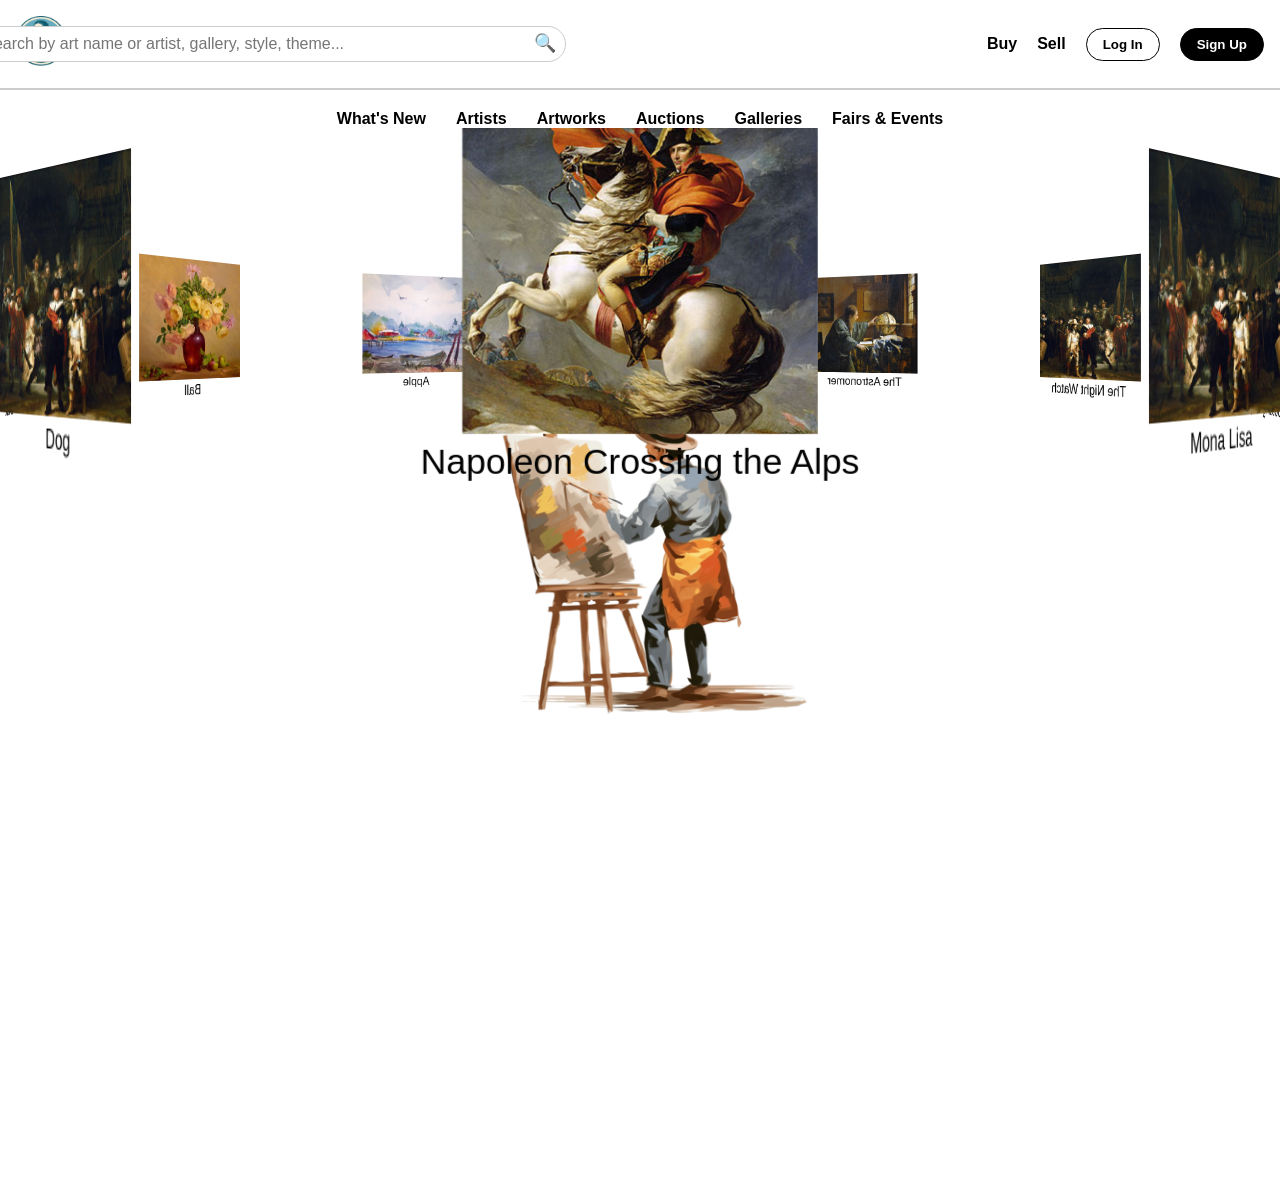
==== INDEX.html @ 307d9ef7 "Art Auction Project" ====
<!DOCTYPE html>
<html lang="en">
<head>
    <meta charset="UTF-8">
    <meta name="viewport" content="width=device-width, initial-scale=1.0">
    <title>Art Auction</title>
    <link rel="stylesheet" href="style.css">
</head>
<body>
    <nav class="navbar">
        <div class="logo"><img src="Image/logo.png" alt="" height="50px" width="px"></div>
        <div class="search-container">
            <input type="text" id="search" placeholder="Search by art name or artist, gallery, style, theme..." oninput="showPredictions()">
            <button class="search-btn" onclick="performSearch()">🔍</button>
            <i class="fas fa-search search-icon" onclick="performSearch()"></i>
            <div class="predictions" id="predictions"></div>
        </div>
        <div class="nav-links">
            <a href="#" class="nav-link">Buy</a>
            <a href="#" class="nav-link">Sell</a>
            <button class="btn login-btn">Log In</button>
            <button class="btn signup-btn">Sign Up</button>
        </div>
    </nav>
    <div class="submenu">
        <a href="#" class="submenu-link">What's New</a>
        <a href="#" class="submenu-link">Artists</a>
        <a href="#" class="submenu-link">Artworks</a>
        <a href="#" class="submenu-link">Auctions</a>
        <a href="#" class="submenu-link">Galleries</a>
        <a href="#" class="submenu-link">Fairs & Events</a>
    </div>


    <div class="banner">
        <div class="slider" style="--quantity: 10">
            <div class="item" style="--position: 1" onclick="openModal('Image/art11.jpg', 'Napoleon Crossing the Alps')">
                <img src="Image/art11.jpg" alt="">
                <p>Napoleon Crossing the Alps</p>
            </div>
            <div class="item" style="--position: 2" onclick="openModal('Image/art14.jpg', 'Mona Lisa')">
                <img src="Image/art14.jpg" alt="">
                <p>Mona Lisa</p>
            </div>
            <div class="item" style="--position: 3" onclick="openModal('Image/art13.jpg', 'The Boating Party')">
                <img src="Image/art13.jpg" alt="">
                <p>The Boating Party</p>
            </div>
            <div class="item" style="--position: 4" onclick="openModal('Image/art14.jpg', 'The Night Watch')">
                <img src="Image/art14.jpg" alt="">
                <p>The Night Watch</p>
            </div>
            <div class="item" style="--position: 5" onclick="openModal('Image/art15.jpg', 'The Astronomer')">
                <img src="Image/art15.jpg" alt="">
                <p>The Astronomer</p>
            </div>
            <div class="item" style="--position: 6" onclick="openModal('Image/art16.jpg', 'Paris Street')">
                <img src="Image/art16.jpg" alt="">
                <p>Paris Street</p>
            </div>
            <div class="item" style="--position: 7" onclick="openModal('Image/art17.jpg', 'Apple')">
                <img src="Image/art17.jpg" alt="">
                <p>Apple</p>
            </div>
            <div class="item" style="--position: 8" onclick="openModal('Image/art18.jpg', 'Ball')">
                <img src="Image/art18.jpg" alt="">
                <p>Ball</p>
            </div>
            <div class="item" style="--position: 9" onclick="openModal('Image/art11.jpg', 'Cat')">
                <img src="Image/art11.jpg" alt="">
                <p>Cat</p>
            </div>
            <div class="item" style="--position: 10" onclick="openModal('Image/art14.jpg', 'Dog')">
                <img src="Image/art14.jpg" alt="">
                <p>Dog</p>
            </div>
        </div>
    </div>
    
    <!-- Fullscreen Modal -->
    <div id="imageModal" class="modal">
        <span class="close" onclick="closeModal()">&times;</span>
        <img class="modal-content" id="modalImage" alt="Artwork">
        <p id="modalDescription"></p>
        <div class="modal-buttons">
            <button onclick="buyItem()">Bid Price 🔨</button>
            <button onclick="addToCart()">Add to Cart ❤️</button>
            <button onclick="moreInfo()">More Information... 📄</button>
        </div>
    </div>
    
    


    <div id="not-found-message" class="not-found-message">No results found, sorry!</div>
    <script src="script.js"></script>
</body>
</html>
---- style.css ----
* {
  margin: 0;
  padding: 0;
  box-sizing: border-box;
  cursor: url("Image/cursor.png"), auto;
}

body {
  font-family: Arial, sans-serif;
  background-color: white;
}

.navbar {
  display: flex;
  align-items: center;
  justify-content: space-between;
  padding: 1rem;
  border-bottom: 2px solid #ccc;
}

.logo {
  font-size: 24px;
  font-weight: bold;
  color: black;
}

.search-container {
  position: relative;
  flex-grow: 1;
  max-width: 600px;
  margin: 0 1rem;
  right: 260px;
}

input[type="text"] {
  width: 100%;
  padding: 0.5rem 2.5rem 0.5rem 1rem;
  border: 1px solid #ccc;
  border-radius: 50px;
  font-size: 16px;
}

.search-icon {
  position: absolute;
  right: 10px;
  top: 50%;
  transform: translateY(-50%);
  cursor: pointer;
}

.predictions {
  position: absolute;
  top: 100%;
  left: 0;
  right: 0;
  background-color: white;
  border: 1px solid #ccc;
  border-radius: 5px;
  max-height: 150px;
  overflow-y: auto;
  z-index: 100;
  display: none; /* Hidden by default */
}

.prediction-item {
  padding: 10px;
  cursor: pointer;
}

.prediction-item:hover {
  background-color: #f0f0f0;
}

.nav-links {
  display: flex;
  align-items: center;
  gap: 20px;
}

.nav-link {
  font-weight: bold;
  color: black;
  text-decoration: none;
}

.nav-link:hover {
  color: blue;
}

.btn {
  border: 1px solid black;
  border-radius: 25px;
  padding: 0.5rem 1rem;
  font-weight: bold;
  cursor: pointer;
  transition: background-color 0.3s;
}

.signup-btn {
  background-color: black;
  color: white;
}

.signup-btn:hover {
  background-color: blue;
}

.login-btn {
  background-color: white;
  color: black;
}

.login-btn:hover {
  background-color: blue;
}

.submenu {
  display: flex;
  justify-content: center;
  margin-top: 20px;
}

.submenu-link {
  font-weight: bold;
  color: black;
  text-decoration: none;
  margin: 0 15px;
}

.submenu-link:hover {
  color: blue;
}

.not-found-message {
  position: fixed;
  bottom: 20px;
  left: 50%;
  transform: translateX(-50%);
  background-color: rgba(255, 0, 0, 0.8);
  color: rgb(0, 0, 0);
  padding: 10px;
  border-radius: 5px;
  display: none; /* Hidden by default */
}

@media (max-width: 768px) {
  .navbar {
      flex-direction: column;
      align-items: flex-start;
  }

  .nav-links {
      margin-top: 10px;
  }

  .search-container {
      margin: 10px 0;
  }
}


.search-btn {
  position: absolute;
  right: 10px;
  top: 6px;
  background: none;
  border: none;
  cursor: pointer;
  font-size: 18px;
}


/* Adds a semi-transparent background image of an artist to the body */
body:before {
  position: absolute;
  width: min(1400px, 90vw); /* Sets width to either 1400px or 90% of the viewport */
  top: 42%; /* Positions the image slightly below the top */
  left: 50%; /* Centers the image horizontally */
  height: 90%;
  transform: translateX(-50%); /* Centers image by shifting it left */
  content: ''; /* Adds empty content for the pseudo-element */
  background-image: url(Image/artist.png); /* Adds background image */
  background-size: 30%; /* Sets size of the background image */
  background-repeat: no-repeat; /* Prevents background from repeating */
  background-position: top center; /* Centers image at the top */
  pointer-events: none; /* Disables interaction with this background */
}

/* Banner section styling for image slider */
.banner {
  width: 100%; /* Full width */
  height: 100vh; /* Full viewport height */
  text-align: center;
  overflow: hidden; /* Hides overflow */
  position: relative;
  display: flex; /* Flex layout to center content */
}

/* Slider container inside the banner */
.banner .slider {
  position: absolute;
  width: 200px; /* Width of the slider container */
  height: 200px; /* Height of the slider container */
  top: 13%; /* Positions slider slightly below top */
  left: calc(50% - 100px); /* Centers the slider horizontally */
  transform-style: preserve-3d; /* Preserves 3D transform effects */
  transform: perspective(1000px); /* Adds depth effect */
  animation: autoRun 20s linear infinite; /* Rotates slider infinitely */
  z-index: 2; /* Stacks slider above other elements */
}

/* Keyframes for rotating slider animation */
@keyframes autoRun {
  from {
    transform: perspective(1000px) rotateX(-16deg) rotateY(0deg);
  }
  to {
    transform: perspective(1000px) rotateX(-16deg) rotateY(360deg); /* Completes full rotation */
  }
}

/* Individual items in the slider */
.banner .slider .item {
  position: absolute;
  inset: 0 0 0 0; /* Fills available space */
  transform: 
    rotateY(calc( (var(--position) - 1) * (360 / var(--quantity)) * 1deg)) /* Positions each item around the 3D circle based on its position */
    translateZ(550px); /* Moves item forward to create 3D effect */
}

/* Image styling inside each slider item */
.banner .slider .item img {
  width: 80%; /* Sets image width within the item */
  height: 70%; /* Sets image height within the item */
  object-fit: cover; /* Ensures image covers the designated area */
}


/* Modal styling */
.modal {
  display: none;
  position: fixed;
  top: 0;
  left: 0;
  width: 100%;
  height: 100%;
  background-color: rgba(0, 0, 0, 0.9);
  z-index: 1000;
  align-items: center;
  justify-content: center;
  flex-direction: column;
  text-align: center;
}

.modal-content {
  max-width: 80%;
  max-height: 70%;
  margin: 20px 0;
}

#modalDescription {
  color: #fff;
  font-size: 1.2rem;
  margin: 20px;
}

.modal-buttons {
  display: flex;
  gap: 20px;
}

.modal-buttons button {
  padding: 10px 20px;
  font-size: 1rem;
  cursor: pointer;
  color: white;
  background-color: #333;
  border: none;
  border-radius: 5px;
}

.modal-buttons button:hover {
  background-color: #555;
}

.close {
  position: absolute;
  top: 20px;
  left: 20px;
  font-size: 30px;
  color: white;
  cursor: pointer;
}

/* new */
.modal {
  display: none; /* Hidden by default */
  position: fixed;
  z-index: 1;
  left: 0;
  top: 0;
  width: 100%;
  height: 100%;
  overflow: auto;
  background-color: rgba(0, 0, 0, 0.8); /* Black background with opacity */
}

.modal-content {
  margin: auto;
  display: block;
  width: 80%;
  max-width: 700px;
}

.close {
  position: absolute;
  top: 20px;
  right: 30px;
  color: #fff;
  font-size: 35px;
  font-weight: bold;
  cursor: pointer;
}
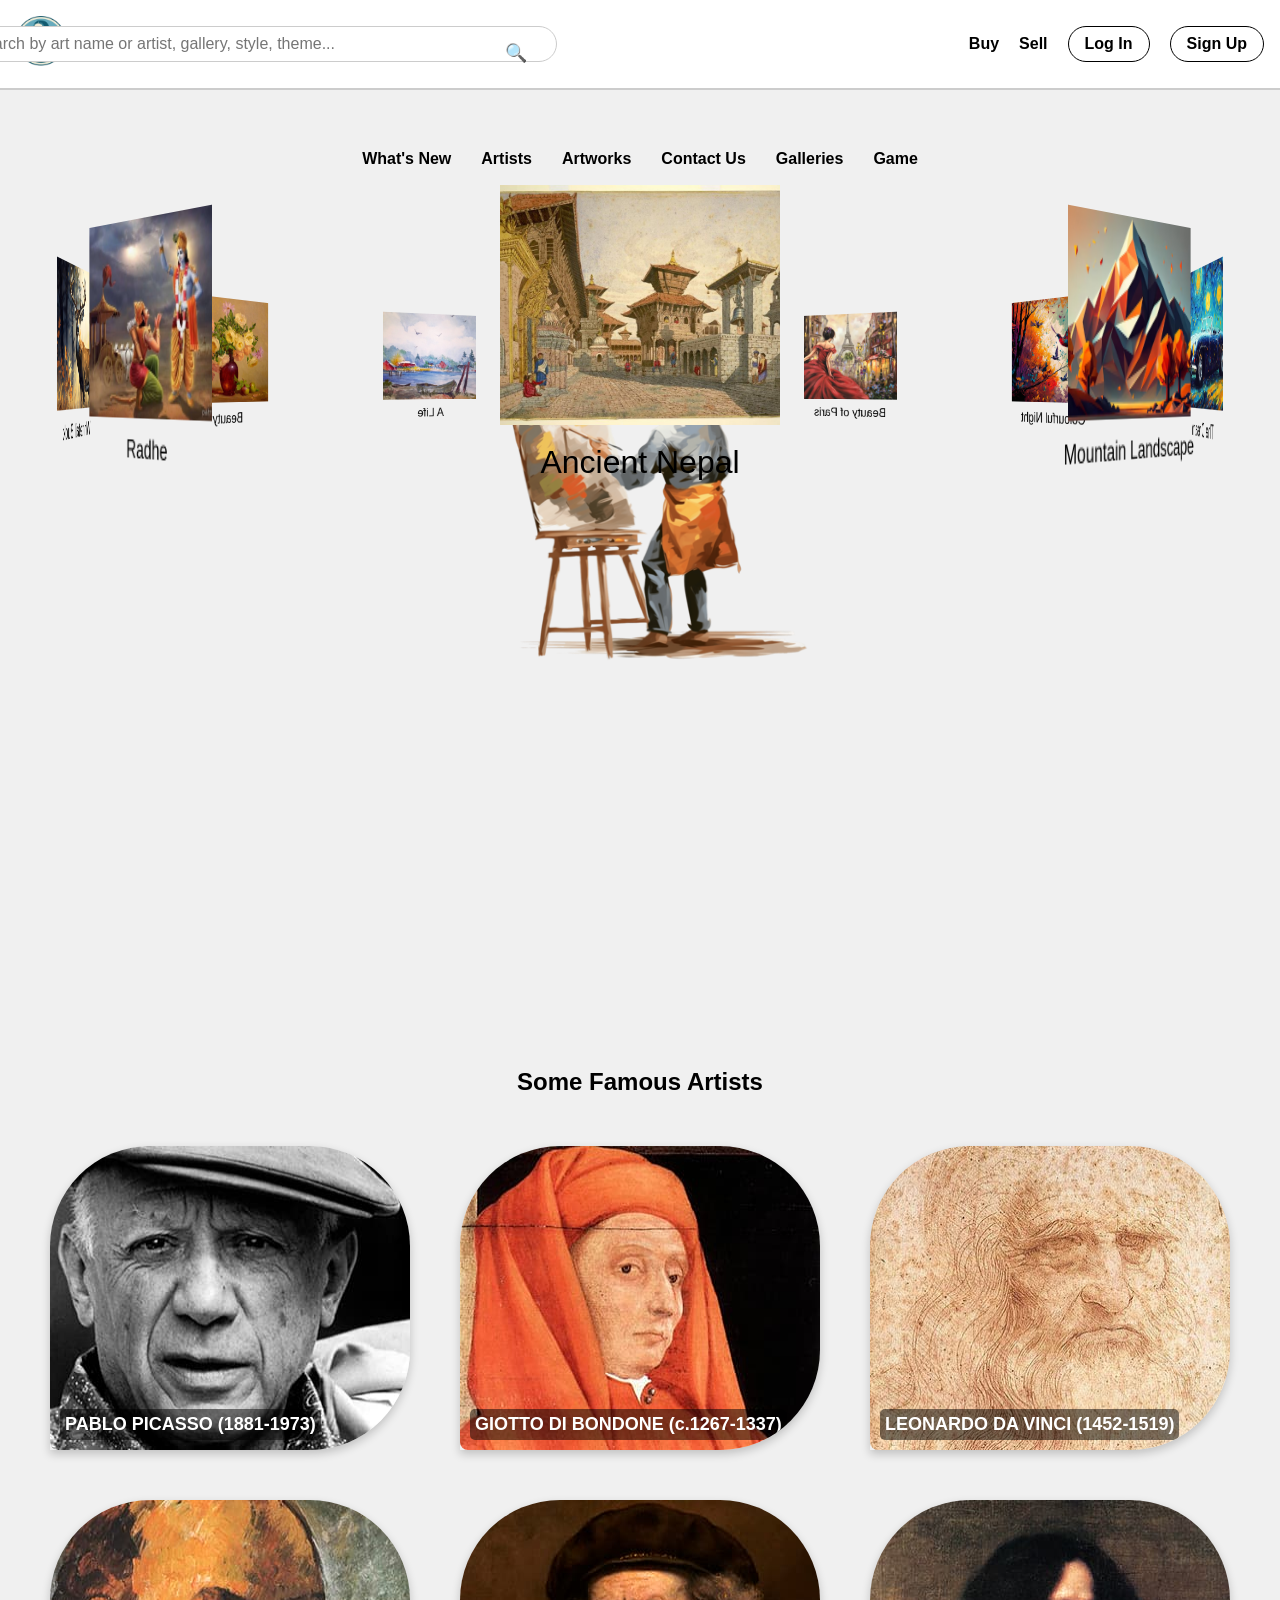
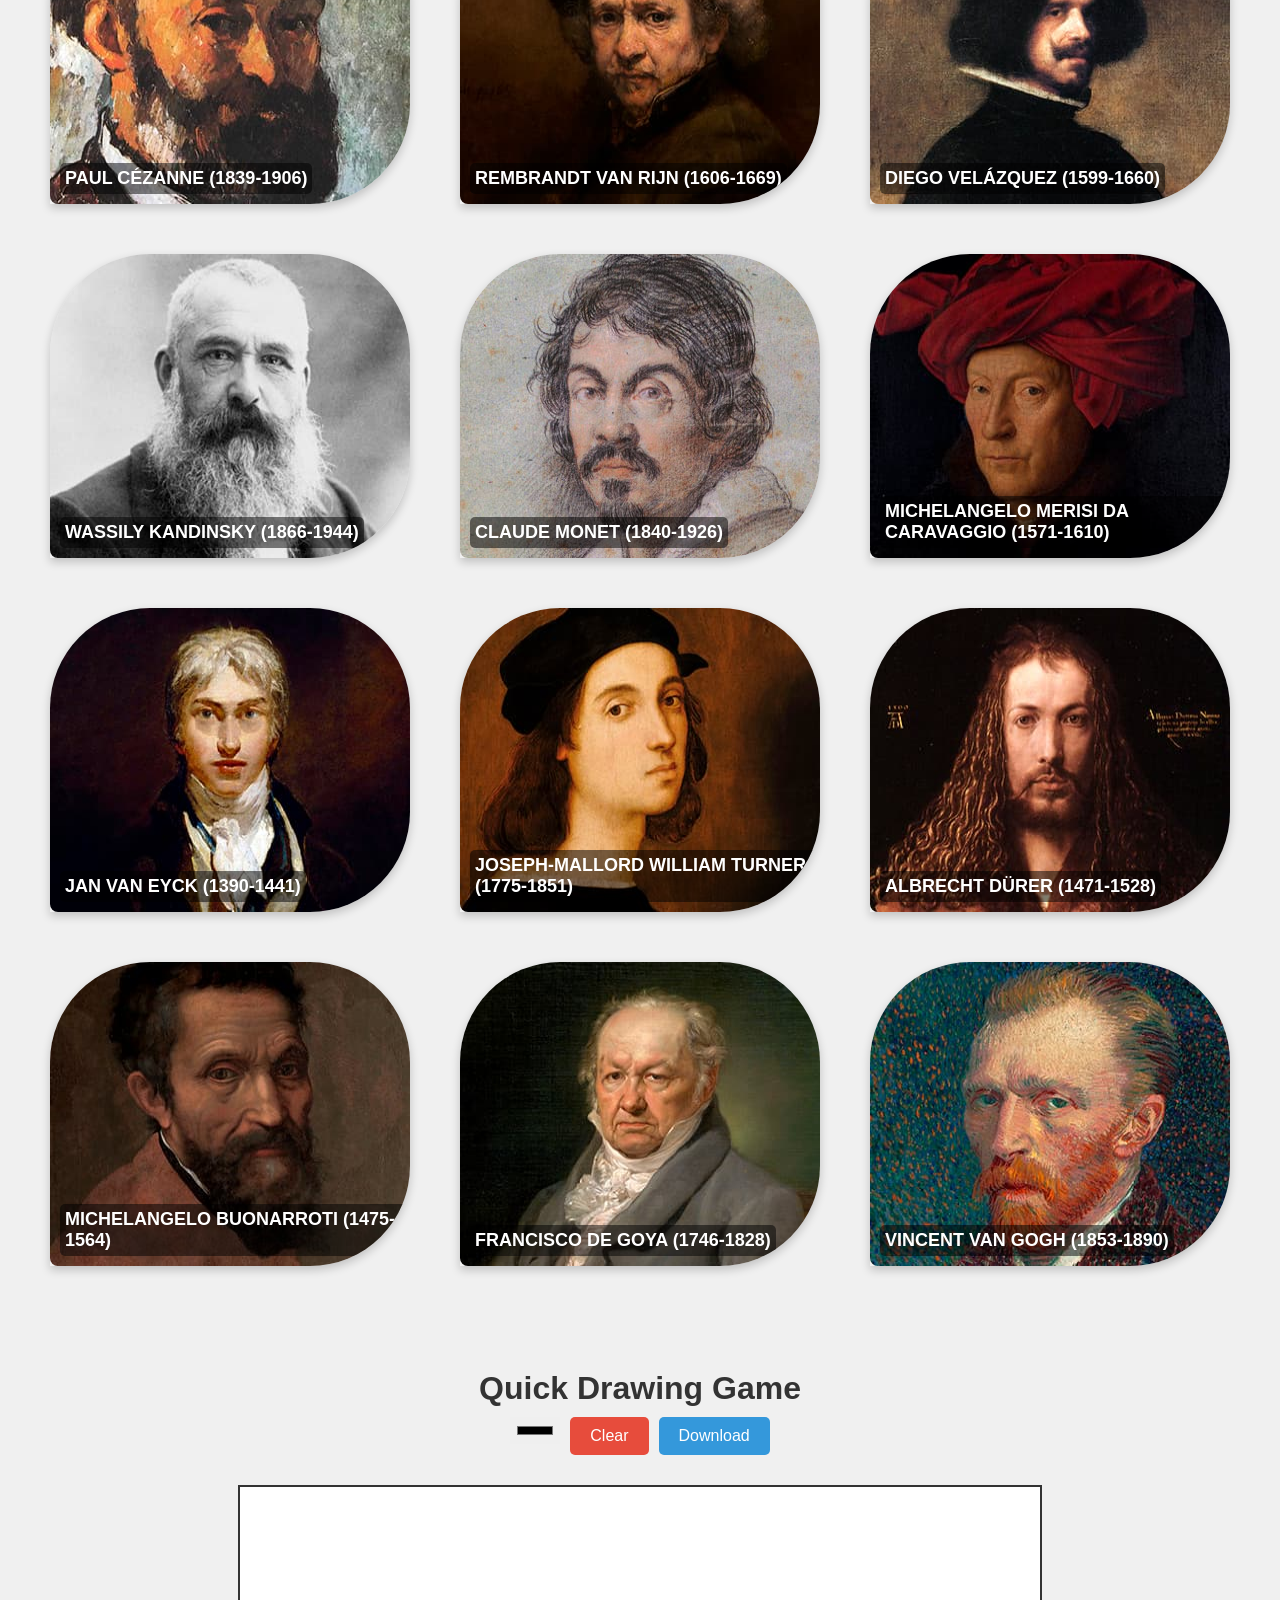
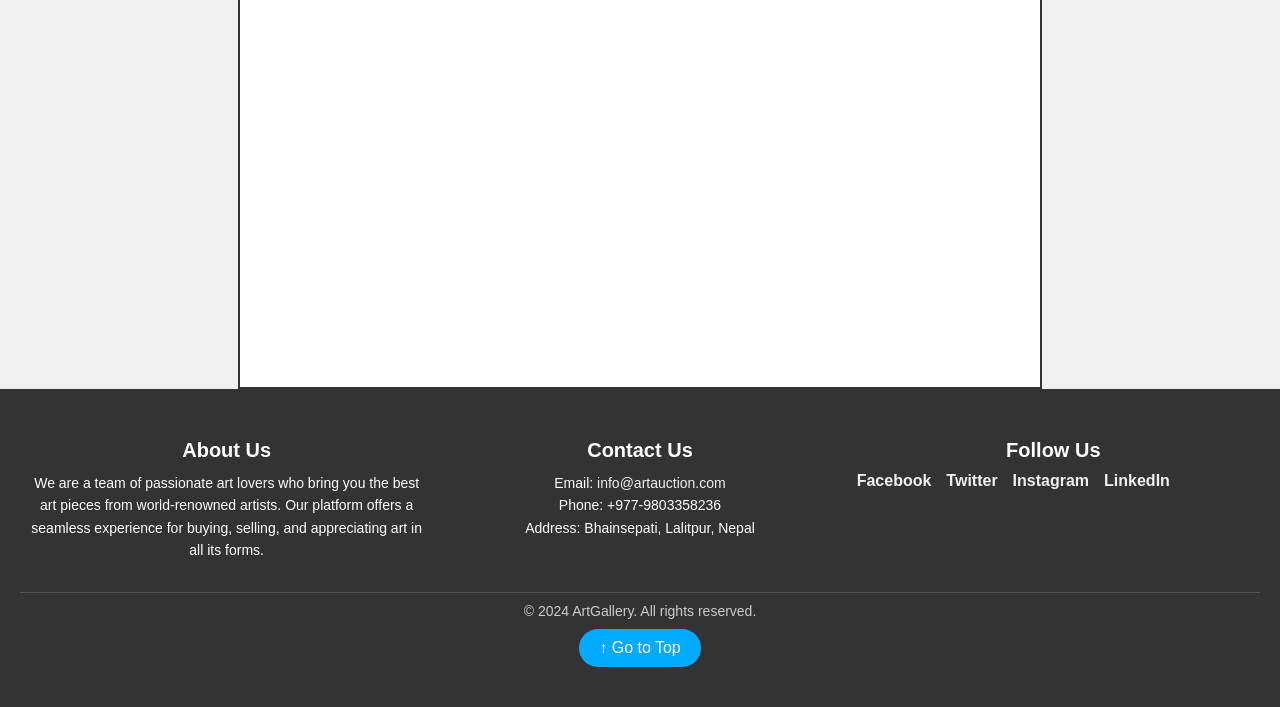
==== commit 1b1a077c: "Rotation" ====
--- a/INDEX.html
+++ b/INDEX.html
@@ -16,83 +16,257 @@
             <div class="predictions" id="predictions"></div>
         </div>
         <div class="nav-links">
-            <a href="#" class="nav-link">Buy</a>
-            <a href="#" class="nav-link">Sell</a>
-            <button class="btn login-btn">Log In</button>
-            <button class="btn signup-btn">Sign Up</button>
-        </div>
+    <a href="#" class="nav-link">Buy</a>
+    <a href="#" class="nav-link">Sell</a>
+    <button class="btn login-btn" onclick="openLoginForm()">Log In</button>
+    <button class="btn login-btn" onclick="openLoginForm()">Sign Up</button>
+</div>
     </nav>
     <div class="submenu">
         <a href="#" class="submenu-link">What's New</a>
-        <a href="#" class="submenu-link">Artists</a>
+        <a href="#artists" class="submenu-link">Artists</a>
         <a href="#" class="submenu-link">Artworks</a>
-        <a href="#" class="submenu-link">Auctions</a>
+        <a href="#footer" class="submenu-link">Contact Us</a>
         <a href="#" class="submenu-link">Galleries</a>
-        <a href="#" class="submenu-link">Fairs & Events</a>
+        <a href="#gameSection" class="submenu-link">Game</a>
+
     </div>
 
 
     <div class="banner">
         <div class="slider" style="--quantity: 10">
-            <div class="item" style="--position: 1" onclick="openModal('Image/art11.jpg', 'Napoleon Crossing the Alps')">
+            <!-- Each item has an onclick event with specific image source and title -->
+            <div class="item" style="--position: 1" onclick="openModal('Image/art11.jpg', 'Ancient Nepal')">
                 <img src="Image/art11.jpg" alt="">
-                <p>Napoleon Crossing the Alps</p>
-            </div>
-            <div class="item" style="--position: 2" onclick="openModal('Image/art14.jpg', 'Mona Lisa')">
+                <p>Ancient Nepal</p>
+            </div>
+            <div class="item" style="--position: 2" onclick="openModal('Image/art12.jpg', 'Mountain Landscape')">
+                <img src="Image/art12.jpg" alt="">
+                <p>Mountain Landscape</p>
+            </div>
+            <div class="item" style="--position: 3" onclick="openModal('Image/art13.jpg', 'The Dream')">
+                <img src="Image/art13.jpg" alt="">
+                <p>The Dream </p>
+            </div>
+            <div class="item" style="--position: 4" onclick="openModal('Image/art14.jpg', 'Colourful Night')">
                 <img src="Image/art14.jpg" alt="">
-                <p>Mona Lisa</p>
-            </div>
-            <div class="item" style="--position: 3" onclick="openModal('Image/art13.jpg', 'The Boating Party')">
-                <img src="Image/art13.jpg" alt="">
-                <p>The Boating Party</p>
-            </div>
-            <div class="item" style="--position: 4" onclick="openModal('Image/art14.jpg', 'The Night Watch')">
-                <img src="Image/art14.jpg" alt="">
-                <p>The Night Watch</p>
-            </div>
-            <div class="item" style="--position: 5" onclick="openModal('Image/art15.jpg', 'The Astronomer')">
-                <img src="Image/art15.jpg" alt="">
-                <p>The Astronomer</p>
-            </div>
-            <div class="item" style="--position: 6" onclick="openModal('Image/art16.jpg', 'Paris Street')">
+                <p>Colourful Night</p>
+            </div>
+            <div class="item" style="--position: 5" onclick="openModal('Image/art15.webp', 'Beauty of Paris ')">
+                <img src="Image/art15.webp" alt="">
+                <p>Beauty of Paris</p>
+            </div>
+            <div class="item" style="--position: 6" onclick="openModal('Image/art16.jpg', 'Sound of Peace')">
                 <img src="Image/art16.jpg" alt="">
-                <p>Paris Street</p>
-            </div>
-            <div class="item" style="--position: 7" onclick="openModal('Image/art17.jpg', 'Apple')">
+                <p>Sound of Peace</p>
+            </div>
+            <div class="item" style="--position: 7" onclick="openModal('Image/art17.jpg', 'A Life')">
                 <img src="Image/art17.jpg" alt="">
-                <p>Apple</p>
-            </div>
-            <div class="item" style="--position: 8" onclick="openModal('Image/art18.jpg', 'Ball')">
+                <p>A Life</p>
+            </div>
+            <div class="item" style="--position: 8" onclick="openModal('Image/art18.jpg', 'Beauty')">
                 <img src="Image/art18.jpg" alt="">
-                <p>Ball</p>
-            </div>
-            <div class="item" style="--position: 9" onclick="openModal('Image/art11.jpg', 'Cat')">
-                <img src="Image/art11.jpg" alt="">
-                <p>Cat</p>
-            </div>
-            <div class="item" style="--position: 10" onclick="openModal('Image/art14.jpg', 'Dog')">
-                <img src="Image/art14.jpg" alt="">
-                <p>Dog</p>
-            </div>
-        </div>
-    </div>
-    
-    <!-- Fullscreen Modal -->
-    <div id="imageModal" class="modal">
-        <span class="close" onclick="closeModal()">&times;</span>
-        <img class="modal-content" id="modalImage" alt="Artwork">
-        <p id="modalDescription"></p>
-        <div class="modal-buttons">
-            <button onclick="buyItem()">Bid Price 🔨</button>
-            <button onclick="addToCart()">Add to Cart ❤️</button>
-            <button onclick="moreInfo()">More Information... 📄</button>
-        </div>
-    </div>
-    
-    
-
-
-    <div id="not-found-message" class="not-found-message">No results found, sorry!</div>
+                <p>Beauty</p>
+            </div>
+            <div class="item" style="--position: 9" onclick="openModal('Image/art19.jpg', 'Whitetail Buck')">
+                <img src="Image/art19.jpg" alt="">
+                <p>Whitetail Buck</p>
+            </div>
+            <div class="item" style="--position: 10" onclick="openModal('Image/art20.webp', 'Radhe')">
+                <img src="Image/art20.webp" alt="">
+                <p>Radhe</p>
+            </div>
+        </div>
+    </div>
+
+    <div id="fullscreenModal" class="modal">
+        <div class="modal-content">
+            <span id="closeBtn" class="close">&times;</span>
+            <img id="fullscreenImage" src="" alt="Full Screen Image">
+            <h2 id="modalTitle"></h2>
+            
+            <!-- Bottom button -->
+            <div class="bottom-button">
+                <button>Bid Price 🔨</button>
+                <button>Add to Cart 🛒</button>
+                <button>More Information... 👀</button>
+            </div>
+        </div>
+    </div>
+
+
+
+    <!-- Artists -->
+     <h2>Some Famous Artists</h2>
+ <!-- Artists Section with ID for smooth scrolling -->
+<div id="artists" class="gallery">
+    <!-- Each artist's photo -->
+    <div class="artist-item" onclick="openPopup(0)">
+      <img src="Image/artist1.jpg" alt="Artist 1" class="artist-photo">
+      <div class="artist-name">PABLO PICASSO (1881-1973)</div>
+    </div>
+    <div class="artist-item" onclick="openPopup(1)">
+      <img src="Image/artist2.jpg" alt="Artist 2" class="artist-photo">
+      <div class="artist-name">GIOTTO DI BONDONE (c.1267-1337)</div>
+    </div>
+    <div class="artist-item" onclick="openPopup(2)">
+      <img src="Image/artist3.jpg" alt="Artist 3" class="artist-photo">
+      <div class="artist-name">LEONARDO DA VINCI (1452-1519)</div>
+    </div>
+    <div class="artist-item" onclick="openPopup(3)">
+      <img src="Image/artist4.jpg" alt="Artist 4" class="artist-photo">
+      <div class="artist-name">PAUL CÉZANNE (1839-1906)</div>
+    </div>      
+    <div class="artist-item" onclick="openPopup(4)">
+      <img src="Image/artist5.jpg" alt="Artist 5" class="artist-photo">
+      <div class="artist-name">REMBRANDT VAN RIJN (1606-1669)</div>
+    </div>
+    <div class="artist-item" onclick="openPopup(5)">
+      <img src="Image/artist6.jpg" alt="Artist 6" class="artist-photo">
+      <div class="artist-name">DIEGO VELÁZQUEZ (1599-1660)</div>
+    </div>
+    <div class="artist-item" onclick="openPopup(6)">
+      <img src="Image/artist7.jpg" alt="Artist 7" class="artist-photo">
+      <div class="artist-name">WASSILY KANDINSKY (1866-1944)</div>
+    </div>
+    <div class="artist-item" onclick="openPopup(7)">
+      <img src="Image/artist8.jpg" alt="Artist 8" class="artist-photo">
+      <div class="artist-name">CLAUDE MONET (1840-1926)</div>
+    </div>
+    <div class="artist-item" onclick="openPopup(8)">
+      <img src="Image/artist9.jpg" alt="Artist 9" class="artist-photo">
+      <div class="artist-name">MICHELANGELO MERISI DA CARAVAGGIO (1571-1610)</div>
+    </div>
+    <div class="artist-item" onclick="openPopup(9)">
+      <img src="Image/artist10.jpg" alt="Artist 10" class="artist-photo">
+      <div class="artist-name">JAN VAN EYCK (1390-1441)</div>
+    </div>
+    <div class="artist-item" onclick="openPopup(10)">
+      <img src="Image/artist11.jpg" alt="Artist 11" class="artist-photo">
+      <div class="artist-name">JOSEPH-MALLORD WILLIAM TURNER (1775-1851)</div>
+    </div>
+    <div class="artist-item" onclick="openPopup(11)">
+      <img src="Image/artist12.jpg" alt="Artist 12" class="artist-photo">
+      <div class="artist-name">ALBRECHT DÜRER (1471-1528)</div>
+    </div>
+    <div class="artist-item" onclick="openPopup(12)">
+      <img src="Image/artist13.jpg" alt="Artist 13" class="artist-photo">
+      <div class="artist-name">MICHELANGELO BUONARROTI (1475-1564)</div>
+    </div>
+    <div class="artist-item" onclick="openPopup(13)">
+      <img src="Image/artist14.jpg" alt="Artist 14" class="artist-photo">
+      <div class="artist-name">FRANCISCO DE GOYA (1746-1828)</div>
+    </div>
+    <div class="artist-item" onclick="openPopup(14)">
+      <img src="Image/artist15.jpg" alt="Artist 15" class="artist-photo">
+      <div class="artist-name">VINCENT VAN GOGH (1853-1890)</div>
+    </div>
+  </div>
+
+  <!-- Popup Modal -->
+  <div class="popup" id="popup" onclick="closePopup()">
+    <div class="popup-content">
+      <img id="popup-img" src="" alt="Artist Image" class="popup-img">
+      <div class="artist-info" id="artist-info"></div>
+    </div>
+  </div>
+
+
+
+
+
+<br><br><br>
+
+    <!-- Game -->
+    <h1>Quick Drawing Game</h1>
+  <div class="controls">
+    <input type="color" id="colorPicker" value="#000000">
+    <button id="clearButton">Clear</button>
+    <button id="downloadButton">Download</button>
+  </div>
+  <canvas id="canvas"></canvas>
+
+
+      <!-- Login Form -->
+       <!-- Login/Signup Popup -->
+<div class="popup" id="loginSignupPopup">
+    <div class="popup-content">
+      <span class="closeBtn" onclick="closePopup()">&times;</span>
+      <h2 id="formTitle">Log In/ Sign Up</h2>
+      
+      
+      <!-- Login/Signup Form -->
+      <form id="loginSignupForm">
+        <div class="form-group">
+          <label for="fullName">Full Name:</label>
+          <input type="text" id="fullName" placeholder="Enter your full name" required>
+        </div>
+        <div class="form-group">
+          <label for="email">Email Address:</label>
+          <input type="email" id="email" placeholder="Enter your email" required>
+        </div>
+        <div class="form-group">
+          <label for="password">Password:</label>
+          <div class="password-container">
+            <input type="password" id="password" placeholder="Enter your password" required>
+            <button type="button" class="eye-btn" onclick="togglePassword()">👁️</button>
+          </div>
+          <p class="password-info">Password must be at least 8 characters and include a lowercase letter, uppercase letter, and digit.</p>
+        </div>
+        <div class="form-group">
+          <label for="confirmPassword">Re-enter Password:</label>
+          <input type="password" id="confirmPassword" placeholder="Re-enter your password" required>
+        </div>
+        
+        <button type="submit" class="btn submit-btn" id="submitBtn">Sign Up</button>
+        
+        <p>Or continue with</p>
+        <div class="social-buttons">
+          <button class="btn social-btn" id="emailBtn">Email</button>
+          <button class="btn social-btn" id="appleBtn">Apple</button>
+          <button class="btn social-btn" id="googleBtn">Google</button>
+        </div>
+      </form>
+    </div>
+  </div>
+
+
+
+    <!-- Footer-->
+  <footer id="footer" class="footer">
+    <div class="footer-content">
+      <div class="footer-info">
+        <h3>About Us</h3>
+        <p>We are a team of passionate art lovers who bring you the best art pieces from world-renowned artists. 
+          Our platform offers a seamless experience for buying, selling, and appreciating art in all its forms.</p>
+      </div>
+      <div class="footer-contact">
+        <h3>Contact Us</h3>
+        <p>Email: <a href="mailto:info@artauction.com">info@artauction.com</a></p>
+        <p>Phone: +977-9803358236</p>
+        <p>Address: Bhainsepati, Lalitpur, Nepal</p>
+      </div>
+      <div class="footer-social">
+        <h3>Follow Us</h3>
+        <div class="social-icons">
+          <a href="#" target="_blank" class="social-icon">Facebook</a>
+          <a href="#" target="_blank" class="social-icon">Twitter</a>
+          <a href="#" target="_blank" class="social-icon">Instagram</a>
+          <a href="#" target="_blank" class="social-icon">LinkedIn</a>
+        </div>
+      </div>
+    </div>
+
+
+    <div class="footer-bottom">
+      <p>&copy; 2024 ArtGallery. All rights reserved.</p>
+      <button class="go-to-top" onclick="goToTop()">↑ Go to Top</button>
+    </div>
+
+  </footer>
+  
+
+
     <script src="script.js"></script>
 </body>
 </html> 
--- a/style.css
+++ b/style.css
@@ -8,14 +8,22 @@
 body {
   font-family: Arial, sans-serif;
   background-color: white;
-}
-
+  padding-top: 70px; /* Space for the fixed navbar */
+}
+
+/* Fixed Navbar Styles */
 .navbar {
   display: flex;
   align-items: center;
   justify-content: space-between;
   padding: 1rem;
   border-bottom: 2px solid #ccc;
+  position: fixed; /* Fix the navbar at the top */
+  top: 0;
+  left: 0;
+  width: 100%; /* Ensure it spans the full width */
+  background-color: white; /* Ensure the navbar background is solid */
+  z-index: 1000; /* Keep it on top of other content */
 }
 
 .logo {
@@ -40,10 +48,20 @@
   font-size: 16px;
 }
 
+.search-btn {
+  position: absolute;
+  top: -5px;  /* Moves the button a little bit up */
+  right: 10px;
+  background-color: transparent;
+  border: none;
+  font-size: 20px;
+  cursor: pointer;
+}
+
 .search-icon {
   position: absolute;
   right: 10px;
-  top: 50%;
+  top: 48%;
   transform: translateY(-50%);
   cursor: pointer;
 }
@@ -68,7 +86,7 @@
 }
 
 .prediction-item:hover {
-  background-color: #f0f0f0;
+  background-color: #ffffff;
 }
 
 .nav-links {
@@ -117,7 +135,7 @@
 .submenu {
   display: flex;
   justify-content: center;
-  margin-top: 20px;
+  margin-top: 80px; /* Added margin to make space below the fixed navbar */
 }
 
 .submenu-link {
@@ -170,11 +188,13 @@
 }
 
 
+
 /* Adds a semi-transparent background image of an artist to the body */
+
 body:before {
   position: absolute;
   width: min(1400px, 90vw); /* Sets width to either 1400px or 90% of the viewport */
-  top: 42%; /* Positions the image slightly below the top */
+  top: 36%; /* Positions the image slightly below the top */
   left: 50%; /* Centers the image horizontally */
   height: 90%;
   transform: translateX(-50%); /* Centers image by shifting it left */
@@ -194,6 +214,10 @@
   overflow: hidden; /* Hides overflow */
   position: relative;
   display: flex; /* Flex layout to center content */
+  font-style: italic;
+  justify-content: center;
+  align-items: center;
+  font: 300 1em/1.5 "Lato", sans-serif;
 }
 
 /* Slider container inside the banner */
@@ -205,7 +229,7 @@
   left: calc(50% - 100px); /* Centers the slider horizontally */
   transform-style: preserve-3d; /* Preserves 3D transform effects */
   transform: perspective(1000px); /* Adds depth effect */
-  animation: autoRun 20s linear infinite; /* Rotates slider infinitely */
+  animation: autoRun 60s linear infinite; /* Rotates slider infinitely */
   z-index: 2; /* Stacks slider above other elements */
 }
 
@@ -225,18 +249,18 @@
   inset: 0 0 0 0; /* Fills available space */
   transform: 
     rotateY(calc( (var(--position) - 1) * (360 / var(--quantity)) * 1deg)) /* Positions each item around the 3D circle based on its position */
-    translateZ(550px); /* Moves item forward to create 3D effect */
+    translateZ(500px); /* Moves item forward to create 3D effect */
 }
 
 /* Image styling inside each slider item */
 .banner .slider .item img {
-  width: 80%; /* Sets image width within the item */
-  height: 70%; /* Sets image height within the item */
+  width: 70%; /* Sets image width within the item */
+  height: 60%; /* Sets image height within the item */
   object-fit: cover; /* Ensures image covers the designated area */
 }
 
 
-/* Modal styling */
+/* Modal Styles */
 .modal {
   display: none;
   position: fixed;
@@ -244,80 +268,619 @@
   left: 0;
   width: 100%;
   height: 100%;
-  background-color: rgba(0, 0, 0, 0.9);
+  background-color: rgba(0, 0, 0, 0.8);
+  justify-content: center;
+  align-items: center;
   z-index: 1000;
+}
+
+.modal-content {
+  position: relative;
+  text-align: center;
+}
+
+#fullscreenImage {
+  max-width: 90vw;
+  max-height: 80vh;
+  transition: transform 0.s ease;
+  transform-origin: center;
+}
+
+#modalTitle {
+  color: #fff;
+  margin: 10px 0;
+}
+
+.close {
+  position: absolute;
+  top: 10px;
+  left: 10px;
+  font-size: 24px;
+  color: #fff;
+  cursor: pointer;
+}
+
+/* Fullscreen Modal Styling */
+#fullscreenModal {
+  display: none; /* Hidden by default */
+  position: fixed;
+  top: 0;
+  left: 0;
+  width: 100%;
+  height: 100%;
+  background-color: rgba(0, 0, 0, 0.9); /* Dark background with transparency */
   align-items: center;
   justify-content: center;
-  flex-direction: column;
-  text-align: center;
-}
-
-.modal-content {
-  max-width: 80%;
-  max-height: 70%;
-  margin: 20px 0;
-}
-
-#modalDescription {
-  color: #fff;
-  font-size: 1.2rem;
-  margin: 20px;
-}
-
-.modal-buttons {
-  display: flex;
-  gap: 20px;
-}
-
-.modal-buttons button {
-  padding: 10px 20px;
-  font-size: 1rem;
-  cursor: pointer;
-  color: white;
-  background-color: #333;
-  border: none;
-  border-radius: 5px;
-}
-
-.modal-buttons button:hover {
-  background-color: #555;
-}
-
-.close {
-  position: absolute;
-  top: 20px;
-  left: 20px;
-  font-size: 30px;
-  color: white;
-  cursor: pointer;
-}
-
-/* new */
+  z-index: 1000;
+}
+
+#fullscreenImage {
+  max-width: 90%;
+  max-height: 90%;
+  object-fit: contain;
+  transition: transform 0.3s ease, transform-origin 0.3s ease; /* Smooth transformation */
+  cursor: crosshair;
+}
+#fullscreenModal .bottom-buttons {
+  margin-top: 20px;
+}
+
+
+
+
+/* Modal Background Overlay */
 .modal {
   display: none; /* Hidden by default */
   position: fixed;
-  z-index: 1;
+  top: 0;
   left: 0;
+  width: 100%;
+  height: 100%;
+  background-color: rgba(255, 255, 255, 0.8); /* Semi-transparent dark overlay */
+  z-index: 1000;
+  justify-content: center;
+  align-items: center;
+  color: black; /* Text color for general modal */
+}
+
+/* Modal Content Box */
+.modal-content {
+  background-color: #2f2d2d; /* Black background for modal content */
+  color: #5a0000; /* White text color */
+  padding: 20px;
+  border-radius: 8px;
+  text-align: center;
+  width: 100%;
+  max-width: 700px;
+  position: relative; /* Allows positioning of close button */
+}
+
+/* Close Button - Outside Top Left of Modal Content */
+.close {
+  position: absolute;
+  top: -20px; /* Positioning above modal content */
+  left: -20px; /* Positioning left of modal content */
+  font-size: 28px;
+  font-weight: bold;
+  color: #fff;
+  transition: transform 0.3s ease, color 0.3s ease;
+}
+
+.close:hover {
+  transform: scale(1.2); /* Enlarge slightly on hover */
+}
+
+/* Fullscreen Image Styling */
+#fullscreenImage {
+  width: 100%;
+  border-radius: 8px;
+}
+
+/* Button Container */
+.bottom-buttons {
+  margin-top: 20px;
+  display: flex;
+  gap: 10px;
+  justify-content: center;
+}
+
+/* Button Styling */
+.bottom-buttons button {
+  background: linear-gradient(135deg, #007bff, #0056b3); /* Gradient background */
+  color: #fff; /* White text */
+  padding: 12px 25px;
+  font-size: 16px;
+  border: none;
+  border-radius: 8px;
+  cursor: pointer;
+  transition: all 0.3s ease;
+  box-shadow: 0 4px 6px rgba(0, 123, 255, 0.3);
+  overflow: hidden; /* Needed for the shimmer effect */
+  position: relative; /* For pseudo-element positioning */
+  perspective: 1000px; /* Enables 3D perspective */
+}
+
+/* Hover Effect - 3D Transform and Glow Animation */
+.bottom-buttons button:hover {
+  background-color: #0056b3;
+  transform: scale(1.05) translateZ(15px) rotateX(5deg) rotateY(-5deg); /* 3D hover effect */
+  box-shadow: 0 8px 12px rgba(0, 86, 179, 0.4);
+  animation: buttonGlow 1.5s infinite alternate ease-in-out; /* Glow animation */
+}
+
+/* Active State for Button Press */
+.bottom-buttons button:active {
+  transform: scale(1.02) translateZ(10px) rotateX(3deg) rotateY(-3deg);
+  box-shadow: 0 4px 6px rgba(0, 123, 255, 0.3);
+
+}
+
+/* Remove Default Focus Outline */
+.bottom-buttons button:focus {
+  outline: none;
+}
+
+/* Shimmer Effect */
+.bottom-buttons button::before {
+  content: "";
+  position: absolute;
   top: 0;
-  width: 100%;
+  left: -100%;
+  width: 200%;
   height: 100%;
+  background: rgba(255, 255, 255, 0.2);
+  transform: skewX(-20deg); /* Slant for shimmer */
+  transition: 0.5s ease;
+}
+
+/* Shimmer Animation on Hover */
+.bottom-buttons button:hover::before {
+  left: 100%; /* Move shimmer across the button */
+}
+
+/* Button Glow Animation */
+@keyframes buttonGlow {
+  0% { box-shadow: 0 4px 10px rgba(0, 123, 255, 0.4); }
+  50% { box-shadow: 0 6px 15px rgba(0, 123, 255, 0.6); }
+  100% { box-shadow: 0 4px 10px rgba(0, 123, 255, 0.4); }
+}
+
+
+
+
+  /* Game */
+  body {
+    display: flex;
+    flex-direction: column;
+    align-items: center;
+    font-family: Arial, sans-serif;
+    background-color: #f0f0f0;
+  }
+  
+  h1 {
+    color: #333;
+  }
+  
+  .controls {
+    margin: 10px;
+    display: flex;
+    gap: 10px;
+  }
+  
+  #colorPicker {
+    border: none;
+    padding: 5px;
+    cursor: pointer;
+  }
+  
+  button {
+    padding: 10px 20px;
+    font-size: 16px;
+    border: none;
+    border-radius: 5px;
+    cursor: pointer;
+    transition: background-color 0.3s ease;
+  }
+  
+  #clearButton {
+    background-color: #e74c3c;
+    color: #fff;
+  }
+  
+  #clearButton:hover {
+    background-color: #c0392b;
+  }
+  
+  #downloadButton {
+    background-color: #3498db;
+    color: #fff;
+  }
+  
+  #downloadButton:hover {
+    background-color: #2980b9;
+  }
+  
+  canvas {
+    border: 2px solid #333;
+    cursor: crosshair;
+    background-color: #ffffff;
+    margin-top: 20px;
+  }
+  
+  
+  
+
+
+
+ 
+
+
+/* login form */
+/* General styles */
+body {
+  font-family: Arial, sans-serif;
+}
+
+.popup {
+  display: none;
+  position: fixed;
+  top: 0;
+  left: 0;
+  width: 100%;
+  height: 100%;
+  background-color: rgba(0, 0, 0, 0.5);
+  align-items: center;
+  justify-content: center;
+}
+
+.popup-content {
+  background-color: white;
+  padding: 20px;
+  border-radius: 8px;
+  width: 400px;
+  position: relative;
+}
+
+.closeBtn {
+  position: absolute;
+  top: 10px;
+  right: 10px;
+  font-size: 24px;
+  cursor: pointer;
+}
+
+h2 {
+  text-align: center;
+}
+
+.form-group {
+  margin-bottom: 15px;
+}
+
+.form-group label {
+  display: block;
+  margin-bottom: 5px;
+}
+
+.form-group input {
+  width: 100%;
+  padding: 10px;
+  border: 1px solid #ccc;
+  border-radius: 5px;
+}
+
+.password-container {
+  display: flex;
+  align-items: center;
+}
+
+.password-container input {
+  flex-grow: 1;
+}
+
+.eye-btn {
+  background: none;
+  border: none;
+  cursor: pointer;
+  margin-left: 10px;
+}
+
+.password-info {
+  font-size: 12px;
+  color: gray;
+  margin-top: 5px;
+}
+
+.social-buttons {
+  display: flex;
+  justify-content: space-between;
+  margin-top: 15px;
+}
+
+.social-btn {
+  width: 48%;
+  padding: 10px;
+  border: none;
+  border-radius: 5px;
+  cursor: pointer;
+  font-size: 14px;
+  transition: all 0.3s ease; /* Smooth transition for all properties */
+}
+
+.social-btn#emailBtn {
+  background-color: #4CAF50;
+  color: white;
+}
+
+.social-btn#appleBtn {
+  background-color: #000;
+  color: white;
+}
+
+.social-btn#googleBtn {
+  background-color: #db4437;
+  color: white;
+}
+
+.social-btn#facebookBtn {
+  background-color: #4267B2;
+  color: white;
+}
+
+.social-btn:hover {
+  transform: scale(1.1); /* Slight scale-up effect */
+  box-shadow: 0 4px 15px rgba(0, 0, 0, 0.2); /* Soft shadow on hover */
+  transition: all 0.3s ease; /* Smooth transition */
+}
+
+.social-btn:active {
+  transform: scale(0.98); /* Slight scale-down effect when clicked */
+  box-shadow: none; /* Remove shadow when clicked */
+}
+
+.submit-btn {
+  width: 100%;
+  padding: 10px;
+  border: none;
+  border-radius: 5px;
+  background-color: #4CAF50;
+  color: white;
+  font-size: 16px;
+  cursor: pointer;
+  transition: background-color 0.3s ease, transform 0.3s ease;
+}
+
+.submit-btn:hover {
+  background-color: #45a049;
+  transform: translateY(-3px); /* Slight lift effect on hover */
+}
+
+.submit-btn:active {
+  background-color: #3e8e41;
+  transform: translateY(1px); /* Slight press effect on click */
+}
+
+.popup {
+  display: none;
+  position: fixed;
+  top: 0;
+  left: 0;
+  width: 100%;
+  height: 100%;
+  background-color: rgba(0, 0, 0, 0.5);  /* Semi-transparent background */
+  align-items: center;
+  justify-content: center;
+  z-index: 9999; /* Ensure popup is in front of other elements */
+}
+
+.popup-content {
+  background-color: white;
+  padding: 20px;
+  border-radius: 8px;
+  width: 400px;
+  position: relative;
+  z-index: 10000; /* Ensure the form is on top of the overlay */
+}
+
+
+
+/* Artists */
+
+
+.gallery {
+  display: grid;
+  grid-template-columns: repeat(3, 1fr);
+  gap: 50px;
+  padding: 50px;
+}
+
+.artist-item {
+  position: relative;
+  overflow: hidden;
+  cursor: pointer;
+  border-radius: 100px 100px 100px 0px;
+  box-shadow: 0 4px 10px rgba(0, 0, 0, 0.2);
+}
+
+.artist-photo {
+  width: 100%;
+  height: 100%;
+  border-radius: 8px;
+  transition: transform 0.2s ease;
+}
+
+.artist-item:hover .artist-photo {
+  transform: scale(1.1); /* Zoom in the photo */
+}
+
+.artist-name {
+  position: absolute;
+  bottom: 10px;
+  left: 10px;
+  background-color: rgba(0, 0, 0, 0.5);
+  color: white;
+  padding: 5px;
+  font-size: 18px;
+  font-weight: bold;
+  border-radius: 5px;
+}
+
+.popup {
+  display: none;
+  position: fixed;
+  top: 0;
+  left: 0;
+  width: 100%;
+  height: 100%;
+  background-color: rgba(0, 0, 0, 0.7);
+  justify-content: center;
+  align-items: center;
+  z-index: 1000;
+}
+
+.popup-content {
+  position: relative;
+  text-align: center;
+  background-color: white;
+  padding: 20px;
+  border-radius: 10px;
+  max-width: 80%;
+  max-height: 80%;
   overflow: auto;
-  background-color: rgba(0, 0, 0, 0.8); /* Black background with opacity */
-}
-
-.modal-content {
-  margin: auto;
-  display: block;
-  width: 80%;
-  max-width: 700px;
-}
-
-.close {
-  position: absolute;
-  top: 20px;
-  right: 30px;
-  color: #fff;
-  font-size: 35px;
+}
+
+.popup-img {
+  width: 100%;
+  max-height: 400px;
+  object-fit: cover;
+  border-radius: 8px;
+  transition: transform 0.3s ease;
+}
+
+.artist-info {
+  margin-top: 20px;
+  font-size: 18px;
+  font-weight: 600;
+}
+
+.popup-content:hover .popup-img {
+  transform: scale(1.05); /* Zoom in on hover within the popup */
+}
+
+.popup:target {
+  display: flex;
+}
+
+.popup-content:hover {
+  cursor: pointer;
+}
+
+
+/* Footer Styling */
+.footer {
+  background-color: #333;
+  color: white;
+  padding: 40px 20px;
+  text-align: center;
+  font-family: Arial, sans-serif;
+}
+
+.footer-content {
+  display: flex;
+  justify-content: space-between;
+  flex-wrap: wrap;
+  margin-bottom: 20px;
+}
+
+.footer-info,
+.footer-contact,
+.footer-social {
+  flex: 1;
+  margin: 10px;
+  min-width: 250px;
+}
+
+.footer-info h3,
+.footer-contact h3,
+.footer-social h3 {
+  font-size: 20px;
+  margin-bottom: 10px;
+}
+
+.footer-info p,
+.footer-contact p {
+  font-size: 14px;
+  line-height: 1.6;
+}
+
+.footer-contact a {
+  color: #f0f0f0;
+  text-decoration: none;
+}
+
+.footer-contact a:hover {
+  color: #00aaff;
+}
+
+.social-icons {
+  display: flex;
+  gap: 15px;
+  justify-content: flex-start;
+}
+
+.social-icon {
+  color: #f0f0f0;
+  text-decoration: none;
   font-weight: bold;
-  cursor: pointer;
-}
+  transition: color 0.3s ease;
+}
+
+.social-icon:hover {
+  color: #00aaff;
+}
+
+.footer-bottom {
+  border-top: 1px solid #555;
+  padding-top: 10px;
+  font-size: 14px;
+  color: #ccc;
+}
+
+.footer-bottom p {
+  margin: 0;
+}
+
+@media (max-width: 768px) {
+  .footer-content {
+    flex-direction: column;
+    align-items: center;
+  }
+
+  .footer-info,
+  .footer-contact,
+  .footer-social {
+    min-width: auto;
+    text-align: center;
+  }
+}
+
+/* Go to Top Button Styling */
+.go-to-top {
+  background-color: #00aaff;
+  color: white;
+  border: none;
+  border-radius: 25px;
+  padding: 10px 20px;
+  font-size: 16px;
+  cursor: pointer;
+  transition: background-color 0.3s;
+  margin-top: 10px;
+}
+
+.go-to-top:hover {
+  background-color: #0088cc;
+}
+
+.go-to-top:focus {
+  outline: none;
+}
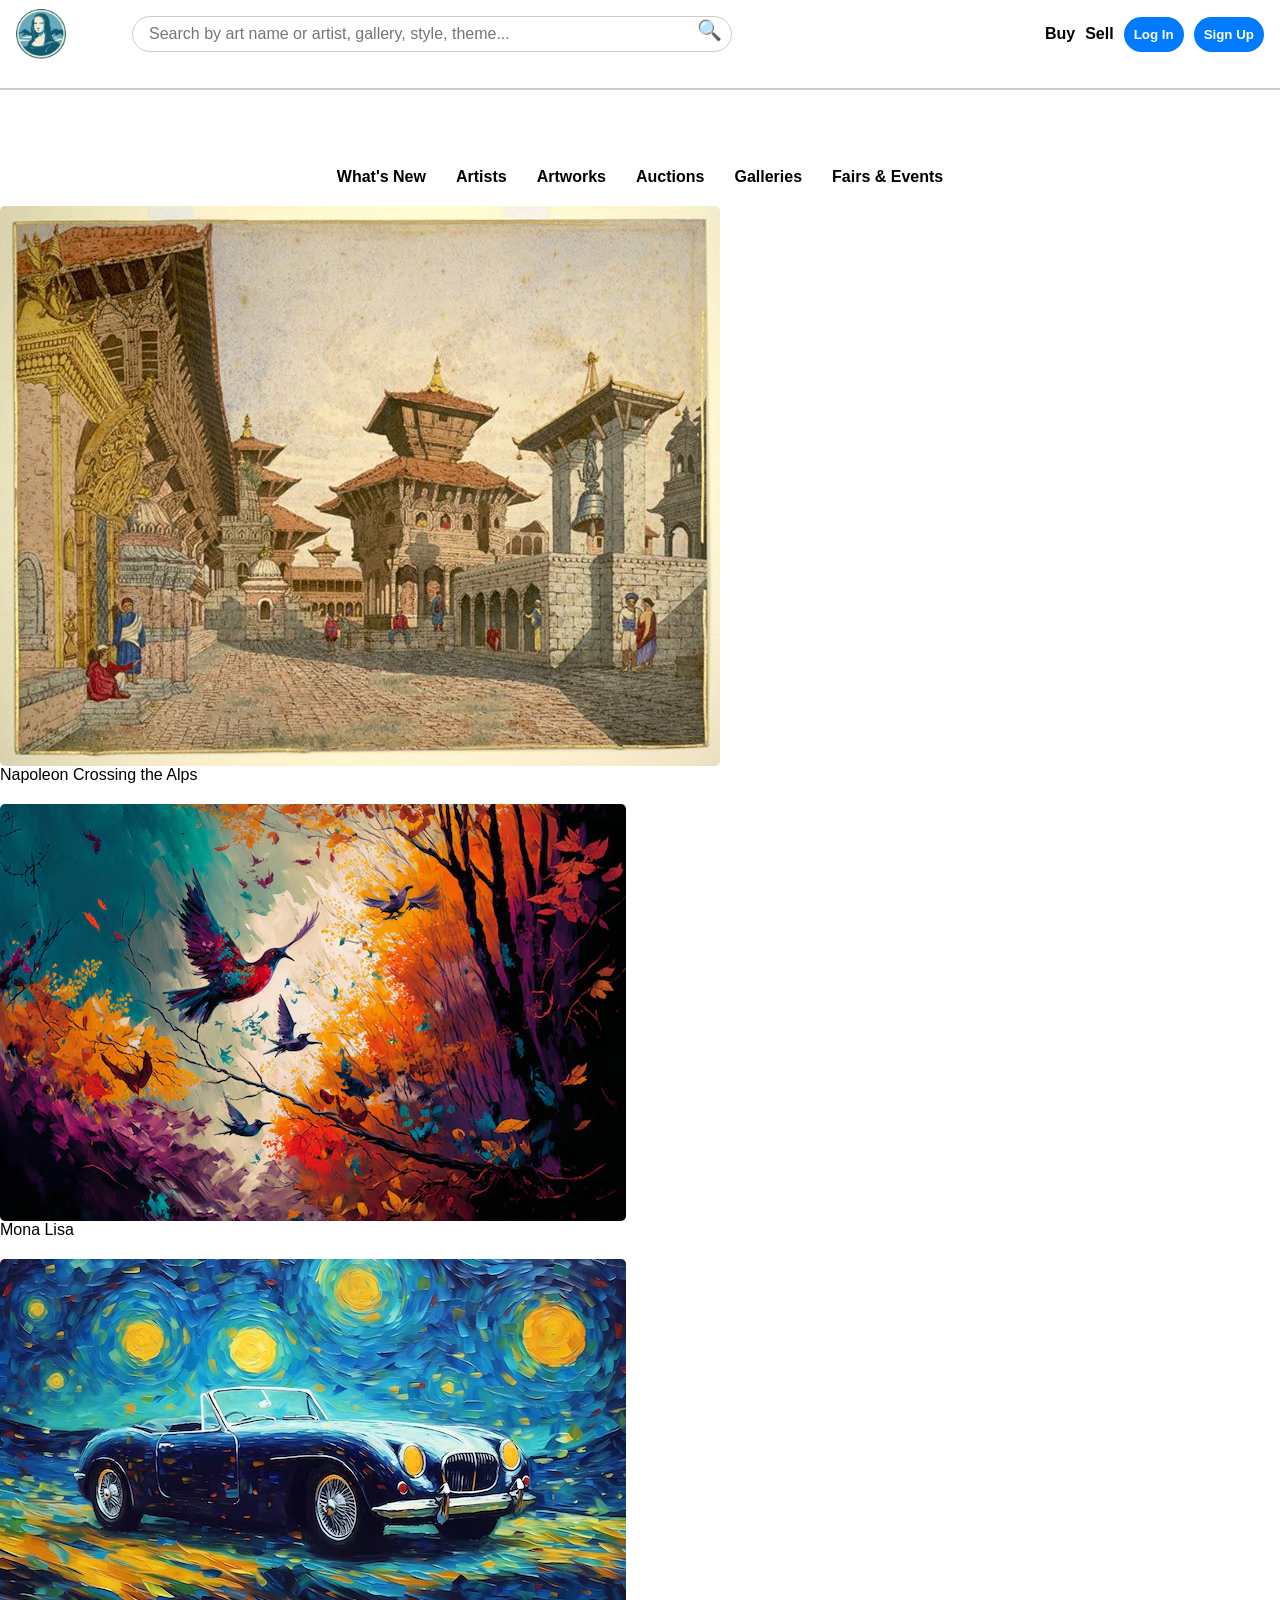
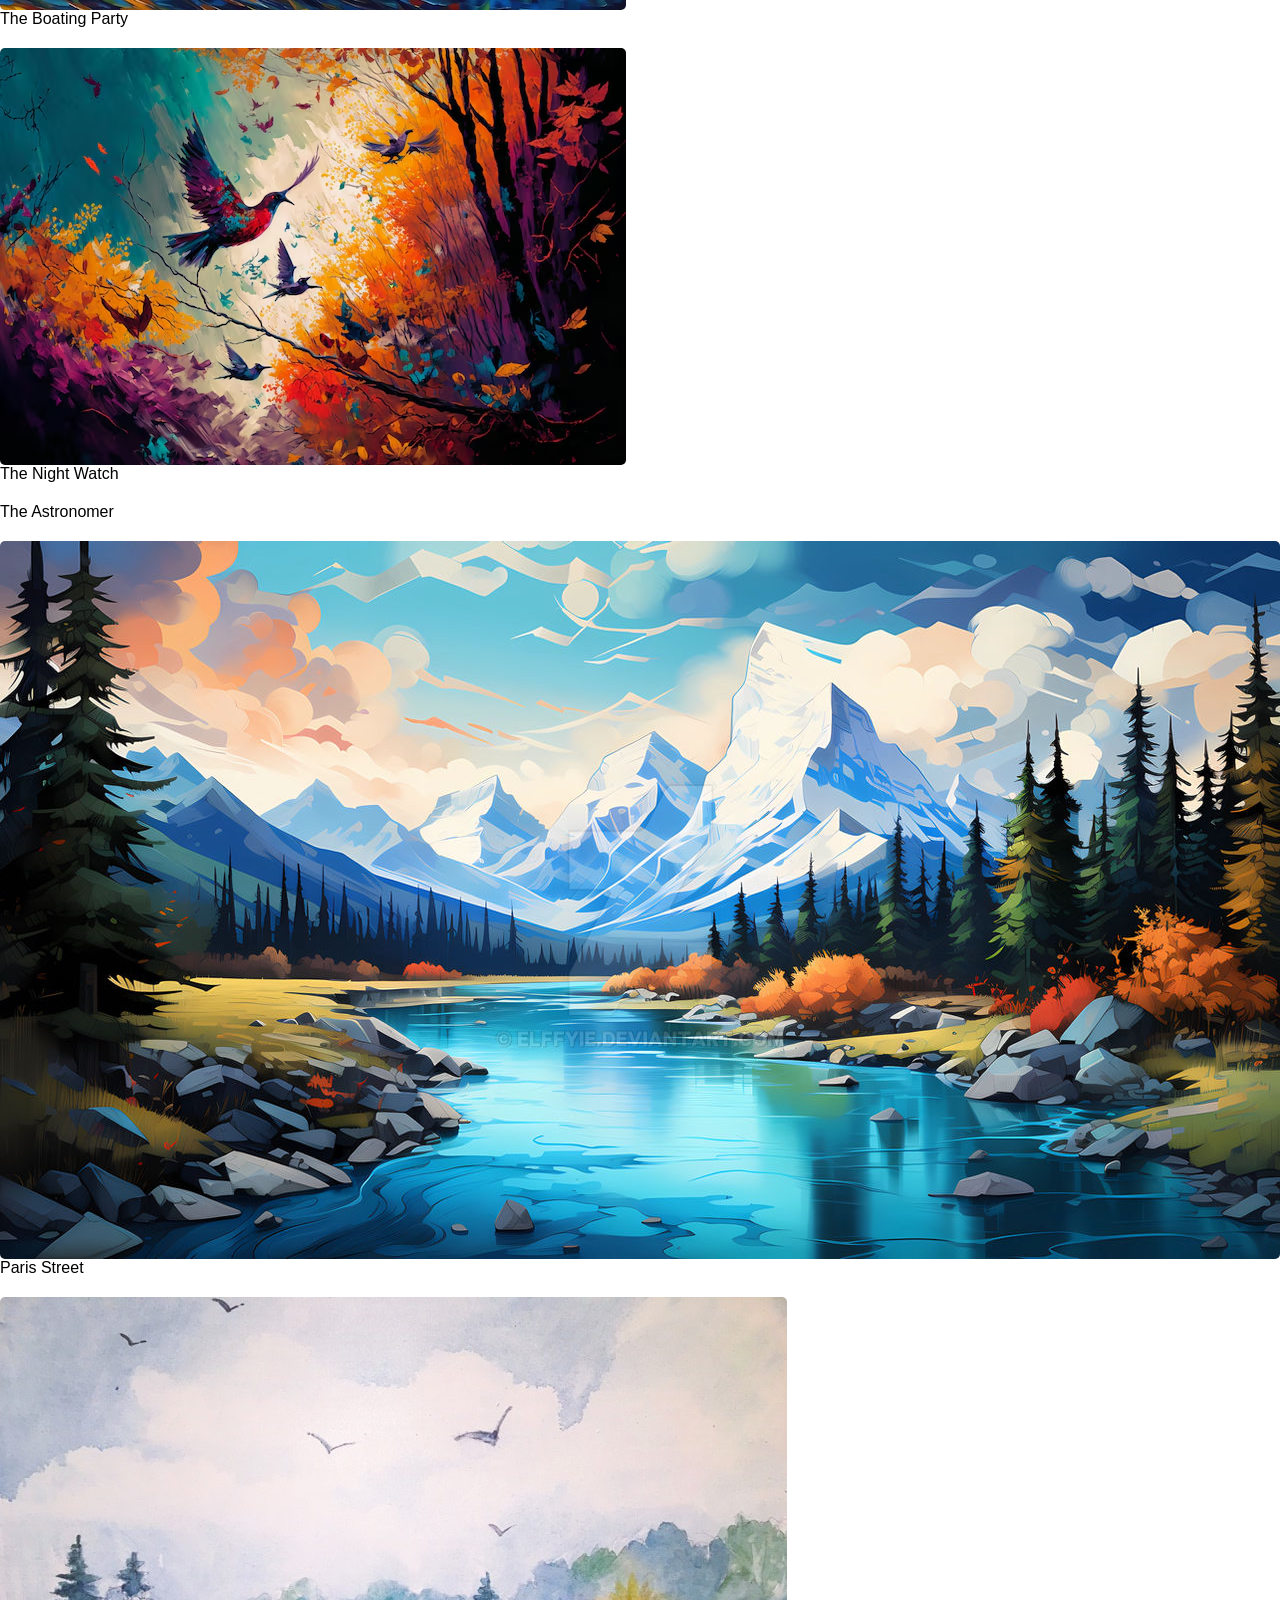
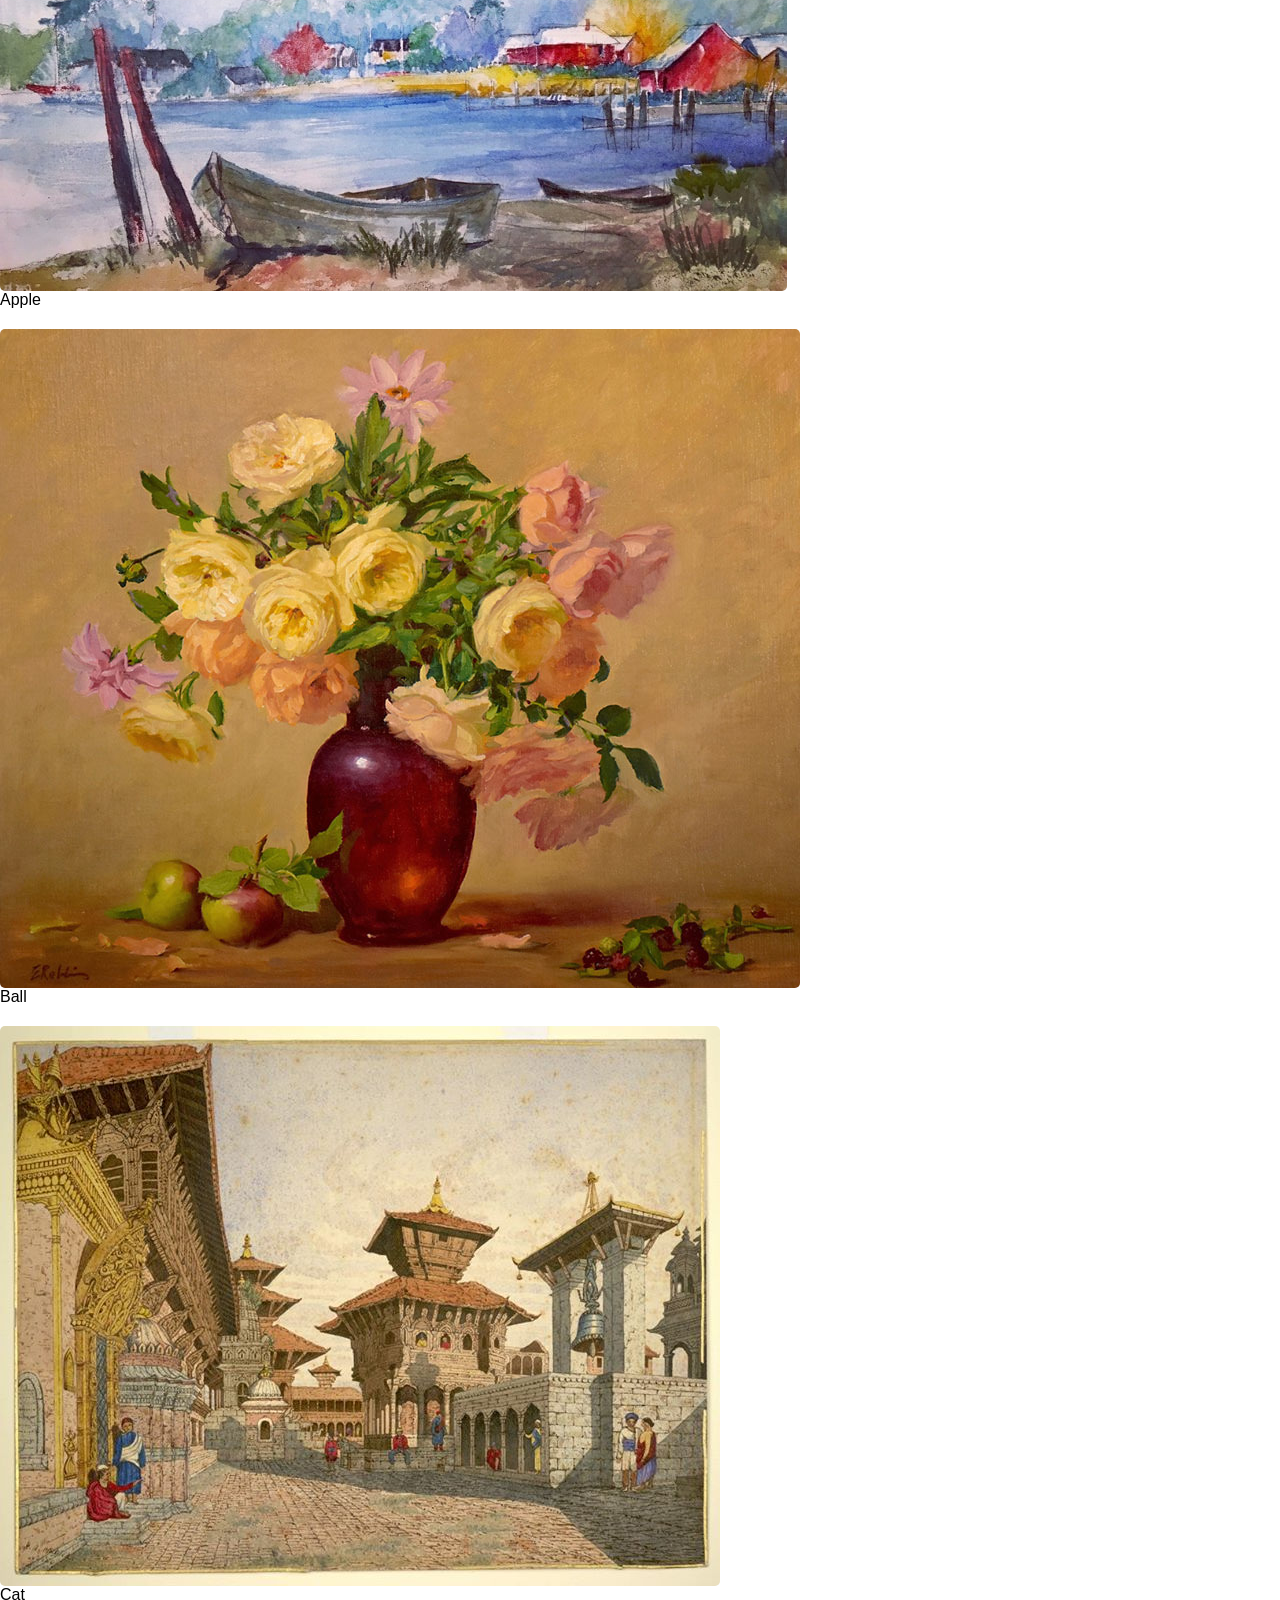
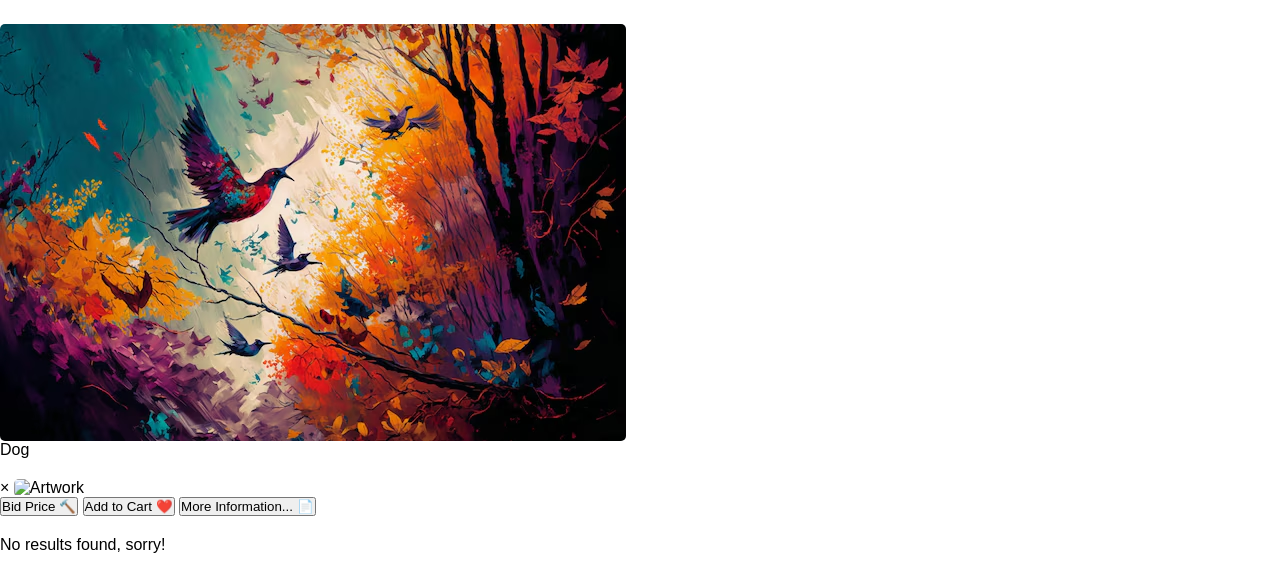
==== commit 3c1ab202: "Update INDEX.html" ====
--- a/INDEX.html
+++ b/INDEX.html
@@ -1,272 +1,102 @@
-<!DOCTYPE html>
-<html lang="en">
-<head>
-    <meta charset="UTF-8">
-    <meta name="viewport" content="width=device-width, initial-scale=1.0">
-    <title>Art Auction</title>
-    <link rel="stylesheet" href="style.css">
-</head>
-<body>
-    <nav class="navbar">
-        <div class="logo"><img src="Image/logo.png" alt="" height="50px" width="px"></div>
-        <div class="search-container">
-            <input type="text" id="search" placeholder="Search by art name or artist, gallery, style, theme..." oninput="showPredictions()">
-            <button class="search-btn" onclick="performSearch()">🔍</button>
-            <i class="fas fa-search search-icon" onclick="performSearch()"></i>
-            <div class="predictions" id="predictions"></div>
-        </div>
-        <div class="nav-links">
-    <a href="#" class="nav-link">Buy</a>
-    <a href="#" class="nav-link">Sell</a>
-    <button class="btn login-btn" onclick="openLoginForm()">Log In</button>
-    <button class="btn login-btn" onclick="openLoginForm()">Sign Up</button>
-</div>
-    </nav>
-    <div class="submenu">
-        <a href="#" class="submenu-link">What's New</a>
-        <a href="#artists" class="submenu-link">Artists</a>
-        <a href="#" class="submenu-link">Artworks</a>
-        <a href="#footer" class="submenu-link">Contact Us</a>
-        <a href="#" class="submenu-link">Galleries</a>
-        <a href="#gameSection" class="submenu-link">Game</a>
-
-    </div>
-
-
-    <div class="banner">
-        <div class="slider" style="--quantity: 10">
-            <!-- Each item has an onclick event with specific image source and title -->
-            <div class="item" style="--position: 1" onclick="openModal('Image/art11.jpg', 'Ancient Nepal')">
-                <img src="Image/art11.jpg" alt="">
-                <p>Ancient Nepal</p>
-            </div>
-            <div class="item" style="--position: 2" onclick="openModal('Image/art12.jpg', 'Mountain Landscape')">
-                <img src="Image/art12.jpg" alt="">
-                <p>Mountain Landscape</p>
-            </div>
-            <div class="item" style="--position: 3" onclick="openModal('Image/art13.jpg', 'The Dream')">
-                <img src="Image/art13.jpg" alt="">
-                <p>The Dream </p>
-            </div>
-            <div class="item" style="--position: 4" onclick="openModal('Image/art14.jpg', 'Colourful Night')">
-                <img src="Image/art14.jpg" alt="">
-                <p>Colourful Night</p>
-            </div>
-            <div class="item" style="--position: 5" onclick="openModal('Image/art15.webp', 'Beauty of Paris ')">
-                <img src="Image/art15.webp" alt="">
-                <p>Beauty of Paris</p>
-            </div>
-            <div class="item" style="--position: 6" onclick="openModal('Image/art16.jpg', 'Sound of Peace')">
-                <img src="Image/art16.jpg" alt="">
-                <p>Sound of Peace</p>
-            </div>
-            <div class="item" style="--position: 7" onclick="openModal('Image/art17.jpg', 'A Life')">
-                <img src="Image/art17.jpg" alt="">
-                <p>A Life</p>
-            </div>
-            <div class="item" style="--position: 8" onclick="openModal('Image/art18.jpg', 'Beauty')">
-                <img src="Image/art18.jpg" alt="">
-                <p>Beauty</p>
-            </div>
-            <div class="item" style="--position: 9" onclick="openModal('Image/art19.jpg', 'Whitetail Buck')">
-                <img src="Image/art19.jpg" alt="">
-                <p>Whitetail Buck</p>
-            </div>
-            <div class="item" style="--position: 10" onclick="openModal('Image/art20.webp', 'Radhe')">
-                <img src="Image/art20.webp" alt="">
-                <p>Radhe</p>
-            </div>
-        </div>
-    </div>
-
-    <div id="fullscreenModal" class="modal">
-        <div class="modal-content">
-            <span id="closeBtn" class="close">&times;</span>
-            <img id="fullscreenImage" src="" alt="Full Screen Image">
-            <h2 id="modalTitle"></h2>
-            
-            <!-- Bottom button -->
-            <div class="bottom-button">
-                <button>Bid Price 🔨</button>
-                <button>Add to Cart 🛒</button>
-                <button>More Information... 👀</button>
-            </div>
-        </div>
-    </div>
-
-
-
-    <!-- Artists -->
-     <h2>Some Famous Artists</h2>
- <!-- Artists Section with ID for smooth scrolling -->
-<div id="artists" class="gallery">
-    <!-- Each artist's photo -->
-    <div class="artist-item" onclick="openPopup(0)">
-      <img src="Image/artist1.jpg" alt="Artist 1" class="artist-photo">
-      <div class="artist-name">PABLO PICASSO (1881-1973)</div>
-    </div>
-    <div class="artist-item" onclick="openPopup(1)">
-      <img src="Image/artist2.jpg" alt="Artist 2" class="artist-photo">
-      <div class="artist-name">GIOTTO DI BONDONE (c.1267-1337)</div>
-    </div>
-    <div class="artist-item" onclick="openPopup(2)">
-      <img src="Image/artist3.jpg" alt="Artist 3" class="artist-photo">
-      <div class="artist-name">LEONARDO DA VINCI (1452-1519)</div>
-    </div>
-    <div class="artist-item" onclick="openPopup(3)">
-      <img src="Image/artist4.jpg" alt="Artist 4" class="artist-photo">
-      <div class="artist-name">PAUL CÉZANNE (1839-1906)</div>
-    </div>      
-    <div class="artist-item" onclick="openPopup(4)">
-      <img src="Image/artist5.jpg" alt="Artist 5" class="artist-photo">
-      <div class="artist-name">REMBRANDT VAN RIJN (1606-1669)</div>
-    </div>
-    <div class="artist-item" onclick="openPopup(5)">
-      <img src="Image/artist6.jpg" alt="Artist 6" class="artist-photo">
-      <div class="artist-name">DIEGO VELÁZQUEZ (1599-1660)</div>
-    </div>
-    <div class="artist-item" onclick="openPopup(6)">
-      <img src="Image/artist7.jpg" alt="Artist 7" class="artist-photo">
-      <div class="artist-name">WASSILY KANDINSKY (1866-1944)</div>
-    </div>
-    <div class="artist-item" onclick="openPopup(7)">
-      <img src="Image/artist8.jpg" alt="Artist 8" class="artist-photo">
-      <div class="artist-name">CLAUDE MONET (1840-1926)</div>
-    </div>
-    <div class="artist-item" onclick="openPopup(8)">
-      <img src="Image/artist9.jpg" alt="Artist 9" class="artist-photo">
-      <div class="artist-name">MICHELANGELO MERISI DA CARAVAGGIO (1571-1610)</div>
-    </div>
-    <div class="artist-item" onclick="openPopup(9)">
-      <img src="Image/artist10.jpg" alt="Artist 10" class="artist-photo">
-      <div class="artist-name">JAN VAN EYCK (1390-1441)</div>
-    </div>
-    <div class="artist-item" onclick="openPopup(10)">
-      <img src="Image/artist11.jpg" alt="Artist 11" class="artist-photo">
-      <div class="artist-name">JOSEPH-MALLORD WILLIAM TURNER (1775-1851)</div>
-    </div>
-    <div class="artist-item" onclick="openPopup(11)">
-      <img src="Image/artist12.jpg" alt="Artist 12" class="artist-photo">
-      <div class="artist-name">ALBRECHT DÜRER (1471-1528)</div>
-    </div>
-    <div class="artist-item" onclick="openPopup(12)">
-      <img src="Image/artist13.jpg" alt="Artist 13" class="artist-photo">
-      <div class="artist-name">MICHELANGELO BUONARROTI (1475-1564)</div>
-    </div>
-    <div class="artist-item" onclick="openPopup(13)">
-      <img src="Image/artist14.jpg" alt="Artist 14" class="artist-photo">
-      <div class="artist-name">FRANCISCO DE GOYA (1746-1828)</div>
-    </div>
-    <div class="artist-item" onclick="openPopup(14)">
-      <img src="Image/artist15.jpg" alt="Artist 15" class="artist-photo">
-      <div class="artist-name">VINCENT VAN GOGH (1853-1890)</div>
-    </div>
-  </div>
-
-  <!-- Popup Modal -->
-  <div class="popup" id="popup" onclick="closePopup()">
-    <div class="popup-content">
-      <img id="popup-img" src="" alt="Artist Image" class="popup-img">
-      <div class="artist-info" id="artist-info"></div>
-    </div>
-  </div>
-
-
-
-
-
-<br><br><br>
-
-    <!-- Game -->
-    <h1>Quick Drawing Game</h1>
-  <div class="controls">
-    <input type="color" id="colorPicker" value="#000000">
-    <button id="clearButton">Clear</button>
-    <button id="downloadButton">Download</button>
-  </div>
-  <canvas id="canvas"></canvas>
-
-
-      <!-- Login Form -->
-       <!-- Login/Signup Popup -->
-<div class="popup" id="loginSignupPopup">
-    <div class="popup-content">
-      <span class="closeBtn" onclick="closePopup()">&times;</span>
-      <h2 id="formTitle">Log In/ Sign Up</h2>
-      
-      
-      <!-- Login/Signup Form -->
-      <form id="loginSignupForm">
-        <div class="form-group">
-          <label for="fullName">Full Name:</label>
-          <input type="text" id="fullName" placeholder="Enter your full name" required>
-        </div>
-        <div class="form-group">
-          <label for="email">Email Address:</label>
-          <input type="email" id="email" placeholder="Enter your email" required>
-        </div>
-        <div class="form-group">
-          <label for="password">Password:</label>
-          <div class="password-container">
-            <input type="password" id="password" placeholder="Enter your password" required>
-            <button type="button" class="eye-btn" onclick="togglePassword()">👁️</button>
-          </div>
-          <p class="password-info">Password must be at least 8 characters and include a lowercase letter, uppercase letter, and digit.</p>
-        </div>
-        <div class="form-group">
-          <label for="confirmPassword">Re-enter Password:</label>
-          <input type="password" id="confirmPassword" placeholder="Re-enter your password" required>
-        </div>
-        
-        <button type="submit" class="btn submit-btn" id="submitBtn">Sign Up</button>
-        
-        <p>Or continue with</p>
-        <div class="social-buttons">
-          <button class="btn social-btn" id="emailBtn">Email</button>
-          <button class="btn social-btn" id="appleBtn">Apple</button>
-          <button class="btn social-btn" id="googleBtn">Google</button>
-        </div>
-      </form>
-    </div>
-  </div>
-
-
-
-    <!-- Footer-->
-  <footer id="footer" class="footer">
-    <div class="footer-content">
-      <div class="footer-info">
-        <h3>About Us</h3>
-        <p>We are a team of passionate art lovers who bring you the best art pieces from world-renowned artists. 
-          Our platform offers a seamless experience for buying, selling, and appreciating art in all its forms.</p>
-      </div>
-      <div class="footer-contact">
-        <h3>Contact Us</h3>
-        <p>Email: <a href="mailto:info@artauction.com">info@artauction.com</a></p>
-        <p>Phone: +977-9803358236</p>
-        <p>Address: Bhainsepati, Lalitpur, Nepal</p>
-      </div>
-      <div class="footer-social">
-        <h3>Follow Us</h3>
-        <div class="social-icons">
-          <a href="#" target="_blank" class="social-icon">Facebook</a>
-          <a href="#" target="_blank" class="social-icon">Twitter</a>
-          <a href="#" target="_blank" class="social-icon">Instagram</a>
-          <a href="#" target="_blank" class="social-icon">LinkedIn</a>
-        </div>
-      </div>
-    </div>
-
-
-    <div class="footer-bottom">
-      <p>&copy; 2024 ArtGallery. All rights reserved.</p>
-      <button class="go-to-top" onclick="goToTop()">↑ Go to Top</button>
-    </div>
-
-  </footer>
-  
-
-
-    <script src="script.js"></script>
-</body>
-</html> 
+// Only Front End 
+Prototype without backend
+only used html, css, js
+
+<!DOCTYPE html>
+<html lang="en">
+<head>
+    <meta charset="UTF-8">
+    <meta name="viewport" content="width=device-width, initial-scale=1.0">
+    <title>Art Auction</title>
+    <link rel="stylesheet" href="style.css">
+</head>
+<body>
+    <nav class="navbar">
+        <div class="logo"><img src="Image/logo.png" alt="" height="50px" width="px"></div>
+        <div class="search-container">
+            <input type="text" id="search" placeholder="Search by art name or artist, gallery, style, theme..." oninput="showPredictions()">
+            <button class="search-btn" onclick="performSearch()">🔍</button>
+            <i class="fas fa-search search-icon" onclick="performSearch()"></i>
+            <div class="predictions" id="predictions"></div>
+        </div>
+        <div class="nav-links">
+            <a href="#" class="nav-link">Buy</a>
+            <a href="#" class="nav-link">Sell</a>
+            <button class="btn login-btn">Log In</button>
+            <button class="btn signup-btn">Sign Up</button>
+        </div>
+    </nav>
+    <div class="submenu">
+        <a href="#" class="submenu-link">What's New</a>
+        <a href="#" class="submenu-link">Artists</a>
+        <a href="#" class="submenu-link">Artworks</a>
+        <a href="#" class="submenu-link">Auctions</a>
+        <a href="#" class="submenu-link">Galleries</a>
+        <a href="#" class="submenu-link">Fairs & Events</a>
+    </div>
+
+
+    <div class="banner">
+        <div class="slider" style="--quantity: 10">
+            <div class="item" style="--position: 1" onclick="openModal('Image/art11.jpg', 'Napoleon Crossing the Alps')">
+                <img src="Image/art11.jpg" alt="">
+                <p>Napoleon Crossing the Alps</p>
+            </div>
+            <div class="item" style="--position: 2" onclick="openModal('Image/art14.jpg', 'Mona Lisa')">
+                <img src="Image/art14.jpg" alt="">
+                <p>Mona Lisa</p>
+            </div>
+            <div class="item" style="--position: 3" onclick="openModal('Image/art13.jpg', 'The Boating Party')">
+                <img src="Image/art13.jpg" alt="">
+                <p>The Boating Party</p>
+            </div>
+            <div class="item" style="--position: 4" onclick="openModal('Image/art14.jpg', 'The Night Watch')">
+                <img src="Image/art14.jpg" alt="">
+                <p>The Night Watch</p>
+            </div>
+            <div class="item" style="--position: 5" onclick="openModal('Image/art15.jpg', 'The Astronomer')">
+                <img src="Image/art15.jpg" alt="">
+                <p>The Astronomer</p>
+            </div>
+            <div class="item" style="--position: 6" onclick="openModal('Image/art16.jpg', 'Paris Street')">
+                <img src="Image/art16.jpg" alt="">
+                <p>Paris Street</p>
+            </div>
+            <div class="item" style="--position: 7" onclick="openModal('Image/art17.jpg', 'Apple')">
+                <img src="Image/art17.jpg" alt="">
+                <p>Apple</p>
+            </div>
+            <div class="item" style="--position: 8" onclick="openModal('Image/art18.jpg', 'Ball')">
+                <img src="Image/art18.jpg" alt="">
+                <p>Ball</p>
+            </div>
+            <div class="item" style="--position: 9" onclick="openModal('Image/art11.jpg', 'Cat')">
+                <img src="Image/art11.jpg" alt="">
+                <p>Cat</p>
+            </div>
+            <div class="item" style="--position: 10" onclick="openModal('Image/art14.jpg', 'Dog')">
+                <img src="Image/art14.jpg" alt="">
+                <p>Dog</p>
+            </div>
+        </div>
+    </div>
+    
+    <!-- Fullscreen Modal -->
+    <div id="imageModal" class="modal">
+        <span class="close" onclick="closeModal()">&times;</span>
+        <img class="modal-content" id="modalImage" alt="Artwork">
+        <p id="modalDescription"></p>
+        <div class="modal-buttons">
+            <button onclick="buyItem()">Bid Price 🔨</button>
+            <button onclick="addToCart()">Add to Cart ❤️</button>
+            <button onclick="moreInfo()">More Information... 📄</button>
+        </div>
+    </div>
+    
+    
+
+
+    <div id="not-found-message" class="not-found-message">No results found, sorry!</div>
+    <script src="script.js"></script>
+</body>
+</html> 
--- a/style.css
+++ b/style.css
@@ -1,886 +1,300 @@
-* {
-  margin: 0;
-  padding: 0;
-  box-sizing: border-box;
-  cursor: url("Image/cursor.png"), auto;
-}
-
-body {
-  font-family: Arial, sans-serif;
-  background-color: white;
-  padding-top: 70px; /* Space for the fixed navbar */
-}
-
-/* Fixed Navbar Styles */
-.navbar {
-  display: flex;
-  align-items: center;
-  justify-content: space-between;
-  padding: 1rem;
-  border-bottom: 2px solid #ccc;
-  position: fixed; /* Fix the navbar at the top */
-  top: 0;
-  left: 0;
-  width: 100%; /* Ensure it spans the full width */
-  background-color: white; /* Ensure the navbar background is solid */
-  z-index: 1000; /* Keep it on top of other content */
-}
-
-.logo {
-  font-size: 24px;
-  font-weight: bold;
-  color: black;
-}
-
-.search-container {
-  position: relative;
-  flex-grow: 1;
-  max-width: 600px;
-  margin: 0 1rem;
-  right: 260px;
-}
-
-input[type="text"] {
-  width: 100%;
-  padding: 0.5rem 2.5rem 0.5rem 1rem;
-  border: 1px solid #ccc;
-  border-radius: 50px;
-  font-size: 16px;
-}
-
-.search-btn {
-  position: absolute;
-  top: -5px;  /* Moves the button a little bit up */
-  right: 10px;
-  background-color: transparent;
-  border: none;
-  font-size: 20px;
-  cursor: pointer;
-}
-
-.search-icon {
-  position: absolute;
-  right: 10px;
-  top: 48%;
-  transform: translateY(-50%);
-  cursor: pointer;
-}
-
-.predictions {
-  position: absolute;
-  top: 100%;
-  left: 0;
-  right: 0;
-  background-color: white;
-  border: 1px solid #ccc;
-  border-radius: 5px;
-  max-height: 150px;
-  overflow-y: auto;
-  z-index: 100;
-  display: none; /* Hidden by default */
-}
-
-.prediction-item {
-  padding: 10px;
-  cursor: pointer;
-}
-
-.prediction-item:hover {
-  background-color: #ffffff;
-}
-
-.nav-links {
-  display: flex;
-  align-items: center;
-  gap: 20px;
-}
-
-.nav-link {
-  font-weight: bold;
-  color: black;
-  text-decoration: none;
-}
-
-.nav-link:hover {
-  color: blue;
-}
-
-.btn {
-  border: 1px solid black;
-  border-radius: 25px;
-  padding: 0.5rem 1rem;
-  font-weight: bold;
-  cursor: pointer;
-  transition: background-color 0.3s;
-}
-
-.signup-btn {
-  background-color: black;
-  color: white;
-}
-
-.signup-btn:hover {
-  background-color: blue;
-}
-
-.login-btn {
-  background-color: white;
-  color: black;
-}
-
-.login-btn:hover {
-  background-color: blue;
-}
-
-.submenu {
-  display: flex;
-  justify-content: center;
-  margin-top: 80px; /* Added margin to make space below the fixed navbar */
-}
-
-.submenu-link {
-  font-weight: bold;
-  color: black;
-  text-decoration: none;
-  margin: 0 15px;
-}
-
-.submenu-link:hover {
-  color: blue;
-}
-
-.not-found-message {
-  position: fixed;
-  bottom: 20px;
-  left: 50%;
-  transform: translateX(-50%);
-  background-color: rgba(255, 0, 0, 0.8);
-  color: rgb(0, 0, 0);
-  padding: 10px;
-  border-radius: 5px;
-  display: none; /* Hidden by default */
-}
-
-@media (max-width: 768px) {
-  .navbar {
-      flex-direction: column;
-      align-items: flex-start;
-  }
-
-  .nav-links {
-      margin-top: 10px;
-  }
-
-  .search-container {
-      margin: 10px 0;
-  }
-}
-
-
-.search-btn {
-  position: absolute;
-  right: 10px;
-  top: 6px;
-  background: none;
-  border: none;
-  cursor: pointer;
-  font-size: 18px;
-}
-
-
-
-/* Adds a semi-transparent background image of an artist to the body */
-
-body:before {
-  position: absolute;
-  width: min(1400px, 90vw); /* Sets width to either 1400px or 90% of the viewport */
-  top: 36%; /* Positions the image slightly below the top */
-  left: 50%; /* Centers the image horizontally */
-  height: 90%;
-  transform: translateX(-50%); /* Centers image by shifting it left */
-  content: ''; /* Adds empty content for the pseudo-element */
-  background-image: url(Image/artist.png); /* Adds background image */
-  background-size: 30%; /* Sets size of the background image */
-  background-repeat: no-repeat; /* Prevents background from repeating */
-  background-position: top center; /* Centers image at the top */
-  pointer-events: none; /* Disables interaction with this background */
-}
-
-/* Banner section styling for image slider */
-.banner {
-  width: 100%; /* Full width */
-  height: 100vh; /* Full viewport height */
-  text-align: center;
-  overflow: hidden; /* Hides overflow */
-  position: relative;
-  display: flex; /* Flex layout to center content */
-  font-style: italic;
-  justify-content: center;
-  align-items: center;
-  font: 300 1em/1.5 "Lato", sans-serif;
-}
-
-/* Slider container inside the banner */
-.banner .slider {
-  position: absolute;
-  width: 200px; /* Width of the slider container */
-  height: 200px; /* Height of the slider container */
-  top: 13%; /* Positions slider slightly below top */
-  left: calc(50% - 100px); /* Centers the slider horizontally */
-  transform-style: preserve-3d; /* Preserves 3D transform effects */
-  transform: perspective(1000px); /* Adds depth effect */
-  animation: autoRun 60s linear infinite; /* Rotates slider infinitely */
-  z-index: 2; /* Stacks slider above other elements */
-}
-
-/* Keyframes for rotating slider animation */
-@keyframes autoRun {
-  from {
-    transform: perspective(1000px) rotateX(-16deg) rotateY(0deg);
-  }
-  to {
-    transform: perspective(1000px) rotateX(-16deg) rotateY(360deg); /* Completes full rotation */
-  }
-}
-
-/* Individual items in the slider */
-.banner .slider .item {
-  position: absolute;
-  inset: 0 0 0 0; /* Fills available space */
-  transform: 
-    rotateY(calc( (var(--position) - 1) * (360 / var(--quantity)) * 1deg)) /* Positions each item around the 3D circle based on its position */
-    translateZ(500px); /* Moves item forward to create 3D effect */
-}
-
-/* Image styling inside each slider item */
-.banner .slider .item img {
-  width: 70%; /* Sets image width within the item */
-  height: 60%; /* Sets image height within the item */
-  object-fit: cover; /* Ensures image covers the designated area */
-}
-
-
-/* Modal Styles */
-.modal {
-  display: none;
-  position: fixed;
-  top: 0;
-  left: 0;
-  width: 100%;
-  height: 100%;
-  background-color: rgba(0, 0, 0, 0.8);
-  justify-content: center;
-  align-items: center;
-  z-index: 1000;
-}
-
-.modal-content {
-  position: relative;
-  text-align: center;
-}
-
-#fullscreenImage {
-  max-width: 90vw;
-  max-height: 80vh;
-  transition: transform 0.s ease;
-  transform-origin: center;
-}
-
-#modalTitle {
-  color: #fff;
-  margin: 10px 0;
-}
-
-.close {
-  position: absolute;
-  top: 10px;
-  left: 10px;
-  font-size: 24px;
-  color: #fff;
-  cursor: pointer;
-}
-
-/* Fullscreen Modal Styling */
-#fullscreenModal {
-  display: none; /* Hidden by default */
-  position: fixed;
-  top: 0;
-  left: 0;
-  width: 100%;
-  height: 100%;
-  background-color: rgba(0, 0, 0, 0.9); /* Dark background with transparency */
-  align-items: center;
-  justify-content: center;
-  z-index: 1000;
-}
-
-#fullscreenImage {
-  max-width: 90%;
-  max-height: 90%;
-  object-fit: contain;
-  transition: transform 0.3s ease, transform-origin 0.3s ease; /* Smooth transformation */
-  cursor: crosshair;
-}
-#fullscreenModal .bottom-buttons {
-  margin-top: 20px;
-}
-
-
-
-
-/* Modal Background Overlay */
-.modal {
-  display: none; /* Hidden by default */
-  position: fixed;
-  top: 0;
-  left: 0;
-  width: 100%;
-  height: 100%;
-  background-color: rgba(255, 255, 255, 0.8); /* Semi-transparent dark overlay */
-  z-index: 1000;
-  justify-content: center;
-  align-items: center;
-  color: black; /* Text color for general modal */
-}
-
-/* Modal Content Box */
-.modal-content {
-  background-color: #2f2d2d; /* Black background for modal content */
-  color: #5a0000; /* White text color */
-  padding: 20px;
-  border-radius: 8px;
-  text-align: center;
-  width: 100%;
-  max-width: 700px;
-  position: relative; /* Allows positioning of close button */
-}
-
-/* Close Button - Outside Top Left of Modal Content */
-.close {
-  position: absolute;
-  top: -20px; /* Positioning above modal content */
-  left: -20px; /* Positioning left of modal content */
-  font-size: 28px;
-  font-weight: bold;
-  color: #fff;
-  transition: transform 0.3s ease, color 0.3s ease;
-}
-
-.close:hover {
-  transform: scale(1.2); /* Enlarge slightly on hover */
-}
-
-/* Fullscreen Image Styling */
-#fullscreenImage {
-  width: 100%;
-  border-radius: 8px;
-}
-
-/* Button Container */
-.bottom-buttons {
-  margin-top: 20px;
-  display: flex;
-  gap: 10px;
-  justify-content: center;
-}
-
-/* Button Styling */
-.bottom-buttons button {
-  background: linear-gradient(135deg, #007bff, #0056b3); /* Gradient background */
-  color: #fff; /* White text */
-  padding: 12px 25px;
-  font-size: 16px;
-  border: none;
-  border-radius: 8px;
-  cursor: pointer;
-  transition: all 0.3s ease;
-  box-shadow: 0 4px 6px rgba(0, 123, 255, 0.3);
-  overflow: hidden; /* Needed for the shimmer effect */
-  position: relative; /* For pseudo-element positioning */
-  perspective: 1000px; /* Enables 3D perspective */
-}
-
-/* Hover Effect - 3D Transform and Glow Animation */
-.bottom-buttons button:hover {
-  background-color: #0056b3;
-  transform: scale(1.05) translateZ(15px) rotateX(5deg) rotateY(-5deg); /* 3D hover effect */
-  box-shadow: 0 8px 12px rgba(0, 86, 179, 0.4);
-  animation: buttonGlow 1.5s infinite alternate ease-in-out; /* Glow animation */
-}
-
-/* Active State for Button Press */
-.bottom-buttons button:active {
-  transform: scale(1.02) translateZ(10px) rotateX(3deg) rotateY(-3deg);
-  box-shadow: 0 4px 6px rgba(0, 123, 255, 0.3);
-
-}
-
-/* Remove Default Focus Outline */
-.bottom-buttons button:focus {
-  outline: none;
-}
-
-/* Shimmer Effect */
-.bottom-buttons button::before {
-  content: "";
-  position: absolute;
-  top: 0;
-  left: -100%;
-  width: 200%;
-  height: 100%;
-  background: rgba(255, 255, 255, 0.2);
-  transform: skewX(-20deg); /* Slant for shimmer */
-  transition: 0.5s ease;
-}
-
-/* Shimmer Animation on Hover */
-.bottom-buttons button:hover::before {
-  left: 100%; /* Move shimmer across the button */
-}
-
-/* Button Glow Animation */
-@keyframes buttonGlow {
-  0% { box-shadow: 0 4px 10px rgba(0, 123, 255, 0.4); }
-  50% { box-shadow: 0 6px 15px rgba(0, 123, 255, 0.6); }
-  100% { box-shadow: 0 4px 10px rgba(0, 123, 255, 0.4); }
-}
-
-
-
-
-  /* Game */
-  body {
-    display: flex;
-    flex-direction: column;
-    align-items: center;
-    font-family: Arial, sans-serif;
-    background-color: #f0f0f0;
-  }
-  
-  h1 {
-    color: #333;
-  }
-  
-  .controls {
-    margin: 10px;
-    display: flex;
-    gap: 10px;
-  }
-  
-  #colorPicker {
-    border: none;
-    padding: 5px;
-    cursor: pointer;
-  }
-  
-  button {
-    padding: 10px 20px;
-    font-size: 16px;
-    border: none;
-    border-radius: 5px;
-    cursor: pointer;
-    transition: background-color 0.3s ease;
-  }
-  
-  #clearButton {
-    background-color: #e74c3c;
-    color: #fff;
-  }
-  
-  #clearButton:hover {
-    background-color: #c0392b;
-  }
-  
-  #downloadButton {
-    background-color: #3498db;
-    color: #fff;
-  }
-  
-  #downloadButton:hover {
-    background-color: #2980b9;
-  }
-  
-  canvas {
-    border: 2px solid #333;
-    cursor: crosshair;
-    background-color: #ffffff;
-    margin-top: 20px;
-  }
-  
-  
-  
-
-
-
- 
-
-
-/* login form */
-/* General styles */
-body {
-  font-family: Arial, sans-serif;
-}
-
-.popup {
-  display: none;
-  position: fixed;
-  top: 0;
-  left: 0;
-  width: 100%;
-  height: 100%;
-  background-color: rgba(0, 0, 0, 0.5);
-  align-items: center;
-  justify-content: center;
-}
-
-.popup-content {
-  background-color: white;
-  padding: 20px;
-  border-radius: 8px;
-  width: 400px;
-  position: relative;
-}
-
-.closeBtn {
-  position: absolute;
-  top: 10px;
-  right: 10px;
-  font-size: 24px;
-  cursor: pointer;
-}
-
-h2 {
-  text-align: center;
-}
-
-.form-group {
-  margin-bottom: 15px;
-}
-
-.form-group label {
-  display: block;
-  margin-bottom: 5px;
-}
-
-.form-group input {
-  width: 100%;
-  padding: 10px;
-  border: 1px solid #ccc;
-  border-radius: 5px;
-}
-
-.password-container {
-  display: flex;
-  align-items: center;
-}
-
-.password-container input {
-  flex-grow: 1;
-}
-
-.eye-btn {
-  background: none;
-  border: none;
-  cursor: pointer;
-  margin-left: 10px;
-}
-
-.password-info {
-  font-size: 12px;
-  color: gray;
-  margin-top: 5px;
-}
-
-.social-buttons {
-  display: flex;
-  justify-content: space-between;
-  margin-top: 15px;
-}
-
-.social-btn {
-  width: 48%;
-  padding: 10px;
-  border: none;
-  border-radius: 5px;
-  cursor: pointer;
-  font-size: 14px;
-  transition: all 0.3s ease; /* Smooth transition for all properties */
-}
-
-.social-btn#emailBtn {
-  background-color: #4CAF50;
-  color: white;
-}
-
-.social-btn#appleBtn {
-  background-color: #000;
-  color: white;
-}
-
-.social-btn#googleBtn {
-  background-color: #db4437;
-  color: white;
-}
-
-.social-btn#facebookBtn {
-  background-color: #4267B2;
-  color: white;
-}
-
-.social-btn:hover {
-  transform: scale(1.1); /* Slight scale-up effect */
-  box-shadow: 0 4px 15px rgba(0, 0, 0, 0.2); /* Soft shadow on hover */
-  transition: all 0.3s ease; /* Smooth transition */
-}
-
-.social-btn:active {
-  transform: scale(0.98); /* Slight scale-down effect when clicked */
-  box-shadow: none; /* Remove shadow when clicked */
-}
-
-.submit-btn {
-  width: 100%;
-  padding: 10px;
-  border: none;
-  border-radius: 5px;
-  background-color: #4CAF50;
-  color: white;
-  font-size: 16px;
-  cursor: pointer;
-  transition: background-color 0.3s ease, transform 0.3s ease;
-}
-
-.submit-btn:hover {
-  background-color: #45a049;
-  transform: translateY(-3px); /* Slight lift effect on hover */
-}
-
-.submit-btn:active {
-  background-color: #3e8e41;
-  transform: translateY(1px); /* Slight press effect on click */
-}
-
-.popup {
-  display: none;
-  position: fixed;
-  top: 0;
-  left: 0;
-  width: 100%;
-  height: 100%;
-  background-color: rgba(0, 0, 0, 0.5);  /* Semi-transparent background */
-  align-items: center;
-  justify-content: center;
-  z-index: 9999; /* Ensure popup is in front of other elements */
-}
-
-.popup-content {
-  background-color: white;
-  padding: 20px;
-  border-radius: 8px;
-  width: 400px;
-  position: relative;
-  z-index: 10000; /* Ensure the form is on top of the overlay */
-}
-
-
-
-/* Artists */
-
-
-.gallery {
-  display: grid;
-  grid-template-columns: repeat(3, 1fr);
-  gap: 50px;
-  padding: 50px;
-}
-
-.artist-item {
-  position: relative;
-  overflow: hidden;
-  cursor: pointer;
-  border-radius: 100px 100px 100px 0px;
-  box-shadow: 0 4px 10px rgba(0, 0, 0, 0.2);
-}
-
-.artist-photo {
-  width: 100%;
-  height: 100%;
-  border-radius: 8px;
-  transition: transform 0.2s ease;
-}
-
-.artist-item:hover .artist-photo {
-  transform: scale(1.1); /* Zoom in the photo */
-}
-
-.artist-name {
-  position: absolute;
-  bottom: 10px;
-  left: 10px;
-  background-color: rgba(0, 0, 0, 0.5);
-  color: white;
-  padding: 5px;
-  font-size: 18px;
-  font-weight: bold;
-  border-radius: 5px;
-}
-
-.popup {
-  display: none;
-  position: fixed;
-  top: 0;
-  left: 0;
-  width: 100%;
-  height: 100%;
-  background-color: rgba(0, 0, 0, 0.7);
-  justify-content: center;
-  align-items: center;
-  z-index: 1000;
-}
-
-.popup-content {
-  position: relative;
-  text-align: center;
-  background-color: white;
-  padding: 20px;
-  border-radius: 10px;
-  max-width: 80%;
-  max-height: 80%;
-  overflow: auto;
-}
-
-.popup-img {
-  width: 100%;
-  max-height: 400px;
-  object-fit: cover;
-  border-radius: 8px;
-  transition: transform 0.3s ease;
-}
-
-.artist-info {
-  margin-top: 20px;
-  font-size: 18px;
-  font-weight: 600;
-}
-
-.popup-content:hover .popup-img {
-  transform: scale(1.05); /* Zoom in on hover within the popup */
-}
-
-.popup:target {
-  display: flex;
-}
-
-.popup-content:hover {
-  cursor: pointer;
-}
-
-
-/* Footer Styling */
-.footer {
-  background-color: #333;
-  color: white;
-  padding: 40px 20px;
-  text-align: center;
-  font-family: Arial, sans-serif;
-}
-
-.footer-content {
-  display: flex;
-  justify-content: space-between;
-  flex-wrap: wrap;
-  margin-bottom: 20px;
-}
-
-.footer-info,
-.footer-contact,
-.footer-social {
-  flex: 1;
-  margin: 10px;
-  min-width: 250px;
-}
-
-.footer-info h3,
-.footer-contact h3,
-.footer-social h3 {
-  font-size: 20px;
-  margin-bottom: 10px;
-}
-
-.footer-info p,
-.footer-contact p {
-  font-size: 14px;
-  line-height: 1.6;
-}
-
-.footer-contact a {
-  color: #f0f0f0;
-  text-decoration: none;
-}
-
-.footer-contact a:hover {
-  color: #00aaff;
-}
-
-.social-icons {
-  display: flex;
-  gap: 15px;
-  justify-content: flex-start;
-}
-
-.social-icon {
-  color: #f0f0f0;
-  text-decoration: none;
-  font-weight: bold;
-  transition: color 0.3s ease;
-}
-
-.social-icon:hover {
-  color: #00aaff;
-}
-
-.footer-bottom {
-  border-top: 1px solid #555;
-  padding-top: 10px;
-  font-size: 14px;
-  color: #ccc;
-}
-
-.footer-bottom p {
-  margin: 0;
-}
-
-@media (max-width: 768px) {
-  .footer-content {
-    flex-direction: column;
-    align-items: center;
-  }
-
-  .footer-info,
-  .footer-contact,
-  .footer-social {
-    min-width: auto;
-    text-align: center;
-  }
-}
-
-/* Go to Top Button Styling */
-.go-to-top {
-  background-color: #00aaff;
-  color: white;
-  border: none;
-  border-radius: 25px;
-  padding: 10px 20px;
-  font-size: 16px;
-  cursor: pointer;
-  transition: background-color 0.3s;
-  margin-top: 10px;
-}
-
-.go-to-top:hover {
-  background-color: #0088cc;
-}
-
-.go-to-top:focus {
-  outline: none;
-}+* {
+  margin: 0;
+  padding: 0;
+  box-sizing: border-box;
+  text-decoration: none;
+}
+
+body {
+  font-family: Arial, sans-serif;
+  background-color: white;
+  padding-top: 70px; /* Space for the fixed navbar */
+}
+
+/* Fixed Navbar Styles */
+.navbar {
+  display: flex;
+  align-items: center;
+  justify-content: space-between;
+  padding: 1rem;
+  border-bottom: 2px solid #ccc;
+  position: fixed; /* Fix the navbar at the top */
+  top: 0;
+  left: 0;
+  width: 100%; /* Ensure it spans the full width */
+  background-color: white; /* Ensure the navbar background is solid */
+  z-index: 1000; /* Keep it on top of other content */
+}
+
+.logo {
+  font-size: 24px;
+  font-weight: bold;
+  color: black;
+  position:absolute;
+}
+
+
+.search-container {
+  position: relative;
+  left: 100px;
+  flex-grow: 1;
+  max-width: 600px;
+  margin: 0 1rem;
+}
+
+input[type="text"] {
+  width: 100%;
+  padding: 0.5rem 2.5rem 0.5rem 1rem;
+  border: 1px solid #ccc;
+  border-radius: 50px;
+  font-size: 16px;
+}
+
+.search-btn {
+  position: absolute;
+  top: 2px;  /* Moves the button a little bit up */
+  right: 10px;
+  background-color: transparent;
+  border: none;
+  font-size: 20px;
+  cursor: pointer;
+}
+
+.search-icon {
+  position: absolute;
+  right: 10px;
+  top: 48%;
+  transform: translateY(-50%);
+  cursor: pointer;
+}
+
+.nav-links {
+  display: flex;
+  align-items: center;
+  gap: 20px;
+}
+
+.nav-link {
+  font-weight: bold;
+  color: black;
+  text-decoration: none;
+}
+
+.nav-link:hover {
+  color: blue;
+}
+
+.btn {
+  border-radius: 25px;
+  font-weight: bold;
+  transition: background-color 0.5s;
+}
+
+
+
+
+.login-btn {
+  background-color: white;
+  color: black;
+}
+
+.login-btn:hover {
+  background-color: blue;
+}
+
+.submenu {
+  display: flex;
+  justify-content: center;
+  margin-top: 80px; /* Added margin to make space below the fixed navbar */
+}
+
+.submenu-link {
+  font-weight: bold;
+  color: black;
+  text-decoration: none;
+  margin: 0 15px;
+}
+
+.submenu-link:hover {
+  color: blue;
+}
+
+
+
+/* Footer Styling */
+.footer {
+  background-color: #222121;
+  color: white;
+  text-align: center;
+  padding: 10px 0;
+  width: 100%;
+  position: relative;
+  bottom: 0;
+}
+
+/* Footer content section */
+.footer-content {
+  display: flex;
+  justify-content: center;
+  margin-bottom: 10px;
+}
+
+.footer-info,
+.footer-contact,
+.footer-social {
+  margin: 10px;
+}
+
+.footer-info h3,
+.footer-contact h3,
+.footer-social h3 {
+  font-size: 20px;
+  margin-bottom: 10px;
+}
+
+.footer-info p,
+.footer-contact p {
+  font-size: 14px;
+  line-height: 1.6;
+}
+
+.footer-contact a {
+  color: #f0f0f0;
+  text-decoration: none;
+}
+
+.footer-contact a:hover {
+  color: #00aaff;
+}
+
+.social-icons {
+  display: flex;
+  gap: 15px;
+  justify-content: center;
+}
+
+.social-icon {
+  color: #f0f0f0;
+  text-decoration: none;
+  font-weight: bold;
+  transition: color 0.3s ease;
+}
+
+.social-icon:hover {
+  color: #00aaff;
+}
+
+/* Footer bottom text */
+.footer-bottom {
+  border-top: 1px solid #555;
+  padding-top: 10px;
+  font-size: 14px;
+  color: #ccc;
+}
+
+.footer-bottom p {
+  margin: 0;
+}
+
+
+
+/* Scroll Smooth Behavior */
+html {
+  scroll-behavior: smooth;
+}
+
+
+.nav-links { 
+  display: flex; gap: 10px; 
+}
+        .btn { 
+          padding: 10px; 
+          background: #007bff;
+           color: white; 
+           border: none; 
+           cursor: pointer;
+         }
+        .btn:hover { 
+          background: #0056b3;
+         }
+
+         h2{
+          text-align: center;
+          color: rgb(5, 69, 246);
+          font-size: 30px;
+          font-weight: bold;
+          text-shadow: 2px 2px 4px rgba(0, 0, 0, 0.3);
+          
+        }
+  /* Atrist photo */
+        .photo-grid {
+          display: grid;
+          grid-template-columns: repeat(4, 1fr);
+          gap: 16px;
+          padding: 16px;
+      }
+      
+      .photo-box {
+          border: 1px solid #ccc;
+          border-radius: 8px;
+          padding: 8px;
+          text-align: center;
+      }
+      
+      .photo-box img {
+          width: 100%;
+          height: auto;
+          border-radius: 8px;
+      }
+      
+      .photo-box h3 {
+          margin: 8px 0;
+      }
+      
+      form {
+          display: flex;
+          flex-direction: column;
+          gap: 8px;
+          margin-top: 8px;
+      }
+
+      div {
+        margin-bottom: 20px;
+    }
+    img {
+        border-radius: 5px;
+        transition: transform 0.3s ease;
+    }
+    img:hover {
+        transform: scale(1.05);
+    }
+    h3 {
+        margin: 10px 0;
+    }
+    
+
+    .intro-section {
+      display: flex;
+      flex-direction: column;
+      justify-content: center;
+      align-items: center;
+      text-align: center;
+      height: 100vh; /* Full viewport height */
+      color: #333;
+      padding: 20px;
+  }
+
+  .intro-section h1 {
+      font-size: 3rem;
+      color: #7d0541;
+      text-shadow: 2px 2px #ffb3b3;
+  }
+
+  .intro-section p {
+      font-size: 1.5rem;
+      color: #333;
+      line-height: 1.6;
+      max-width: 800px;
+  }
+  
+  
